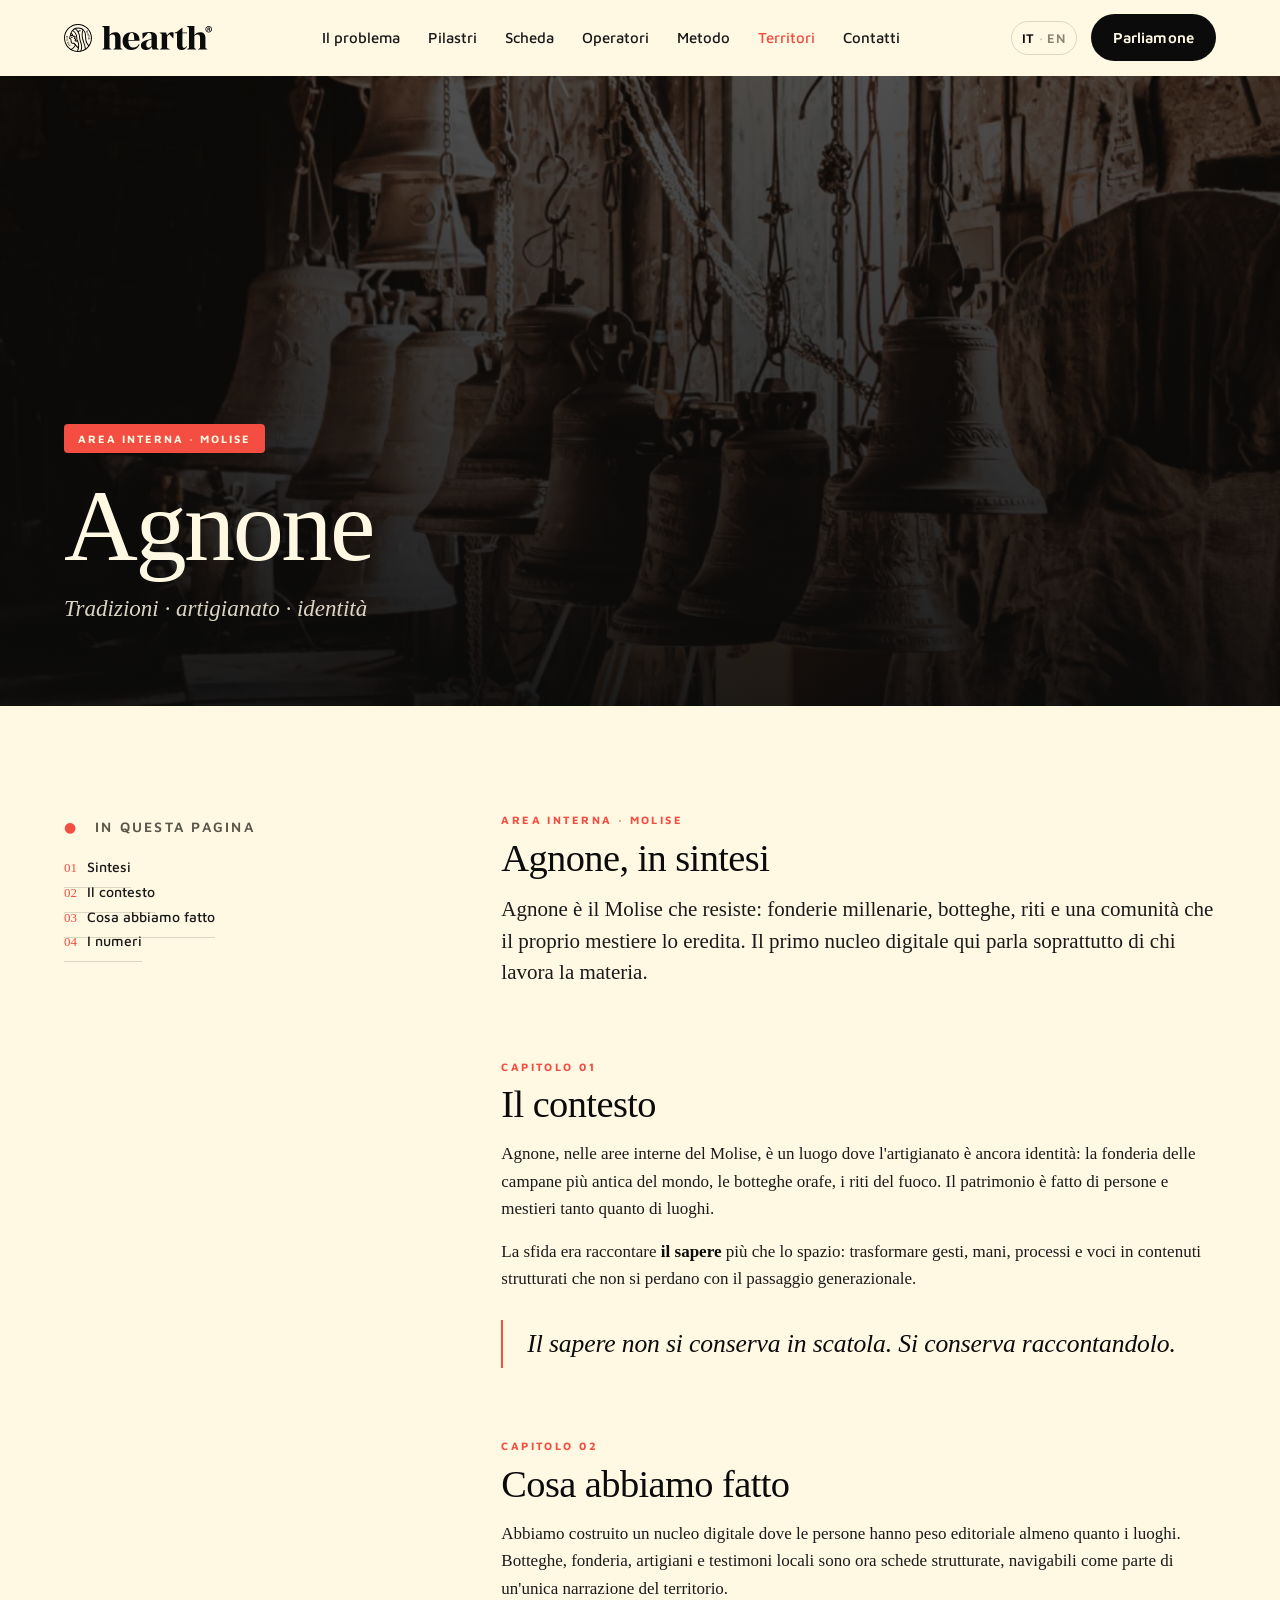
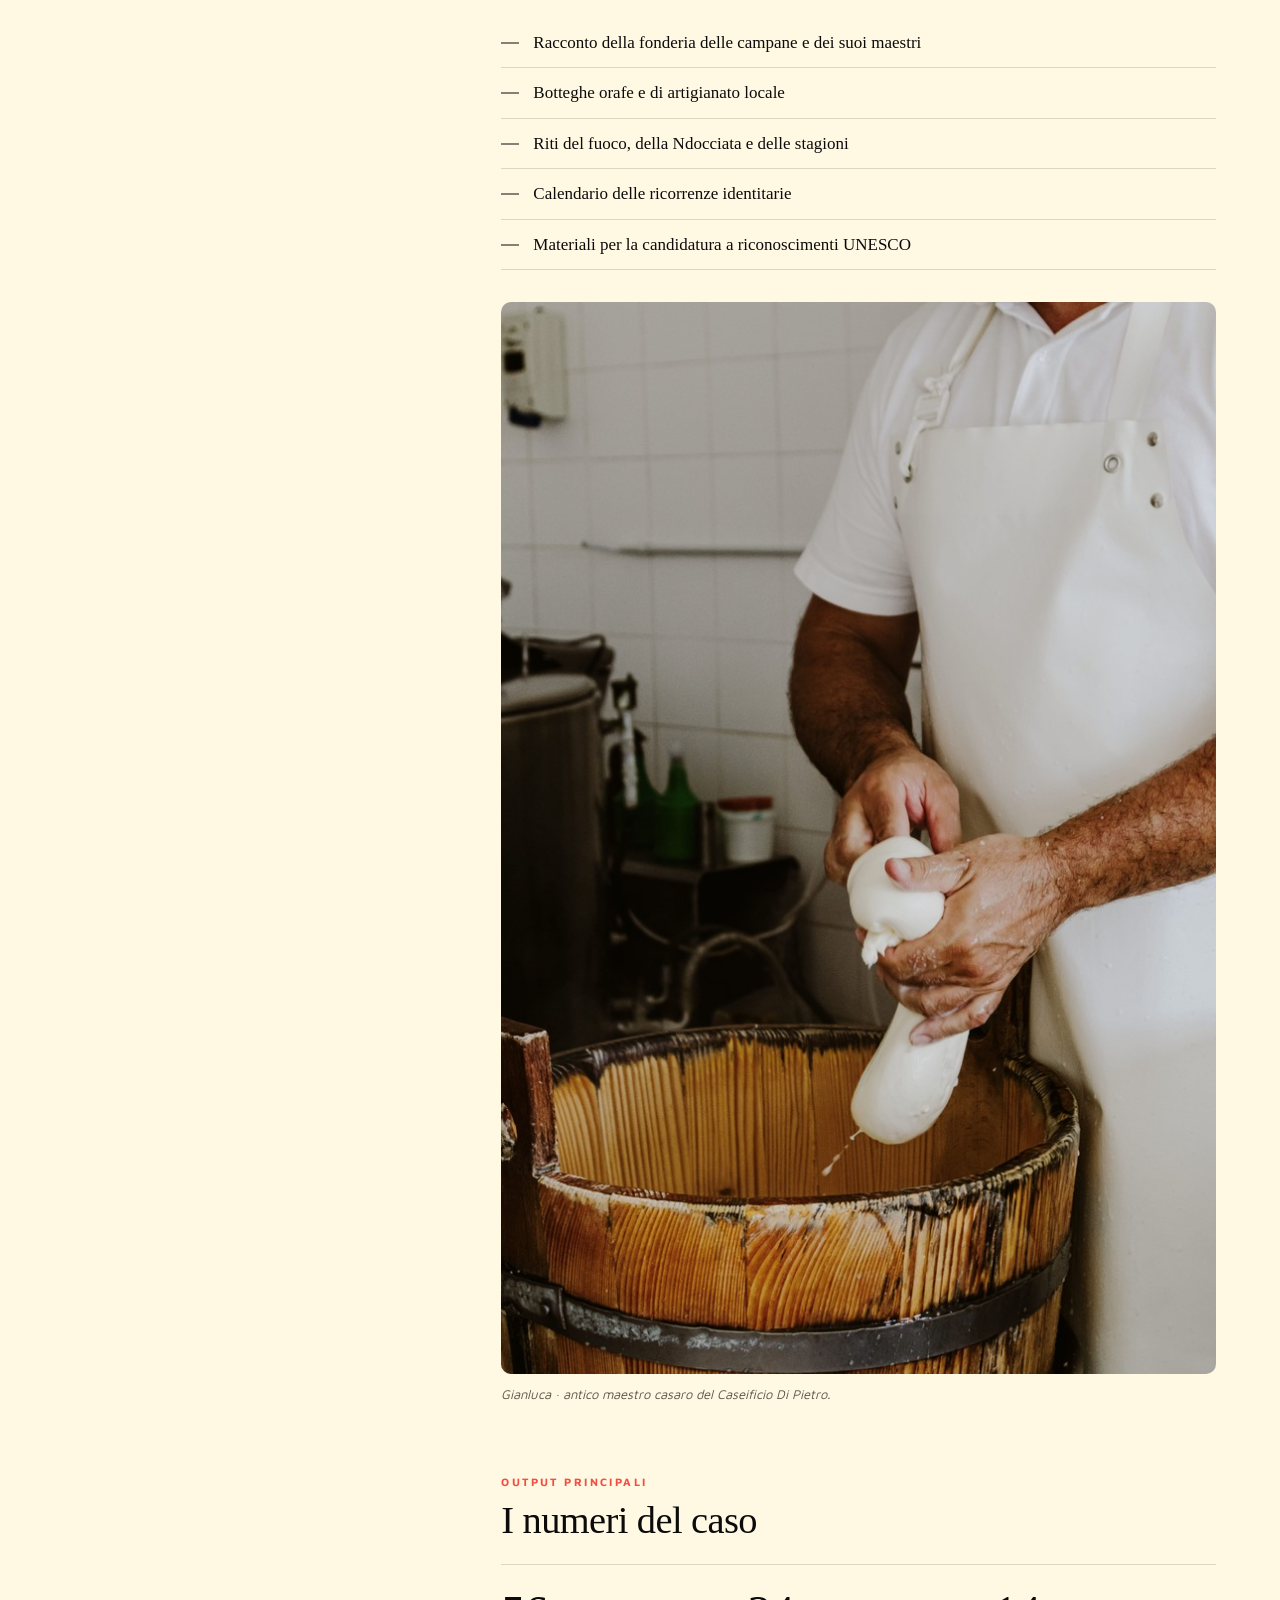
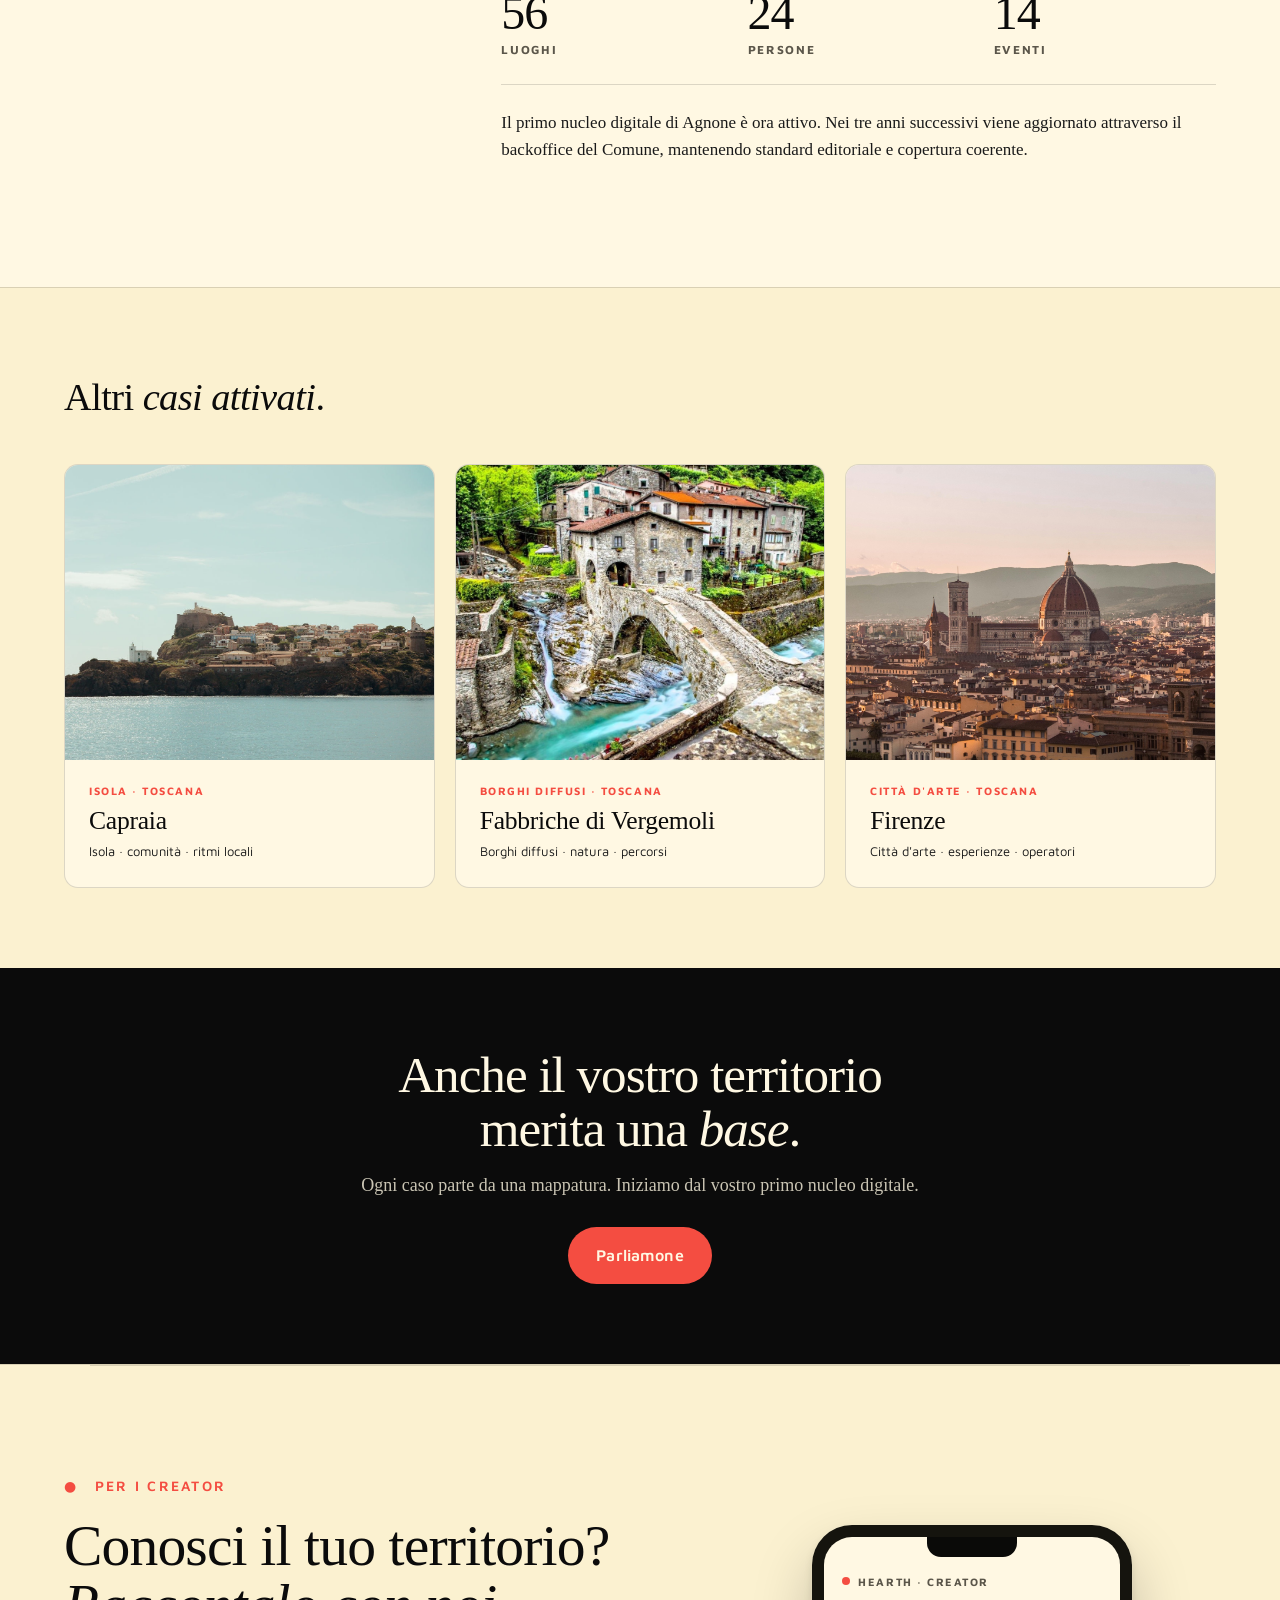
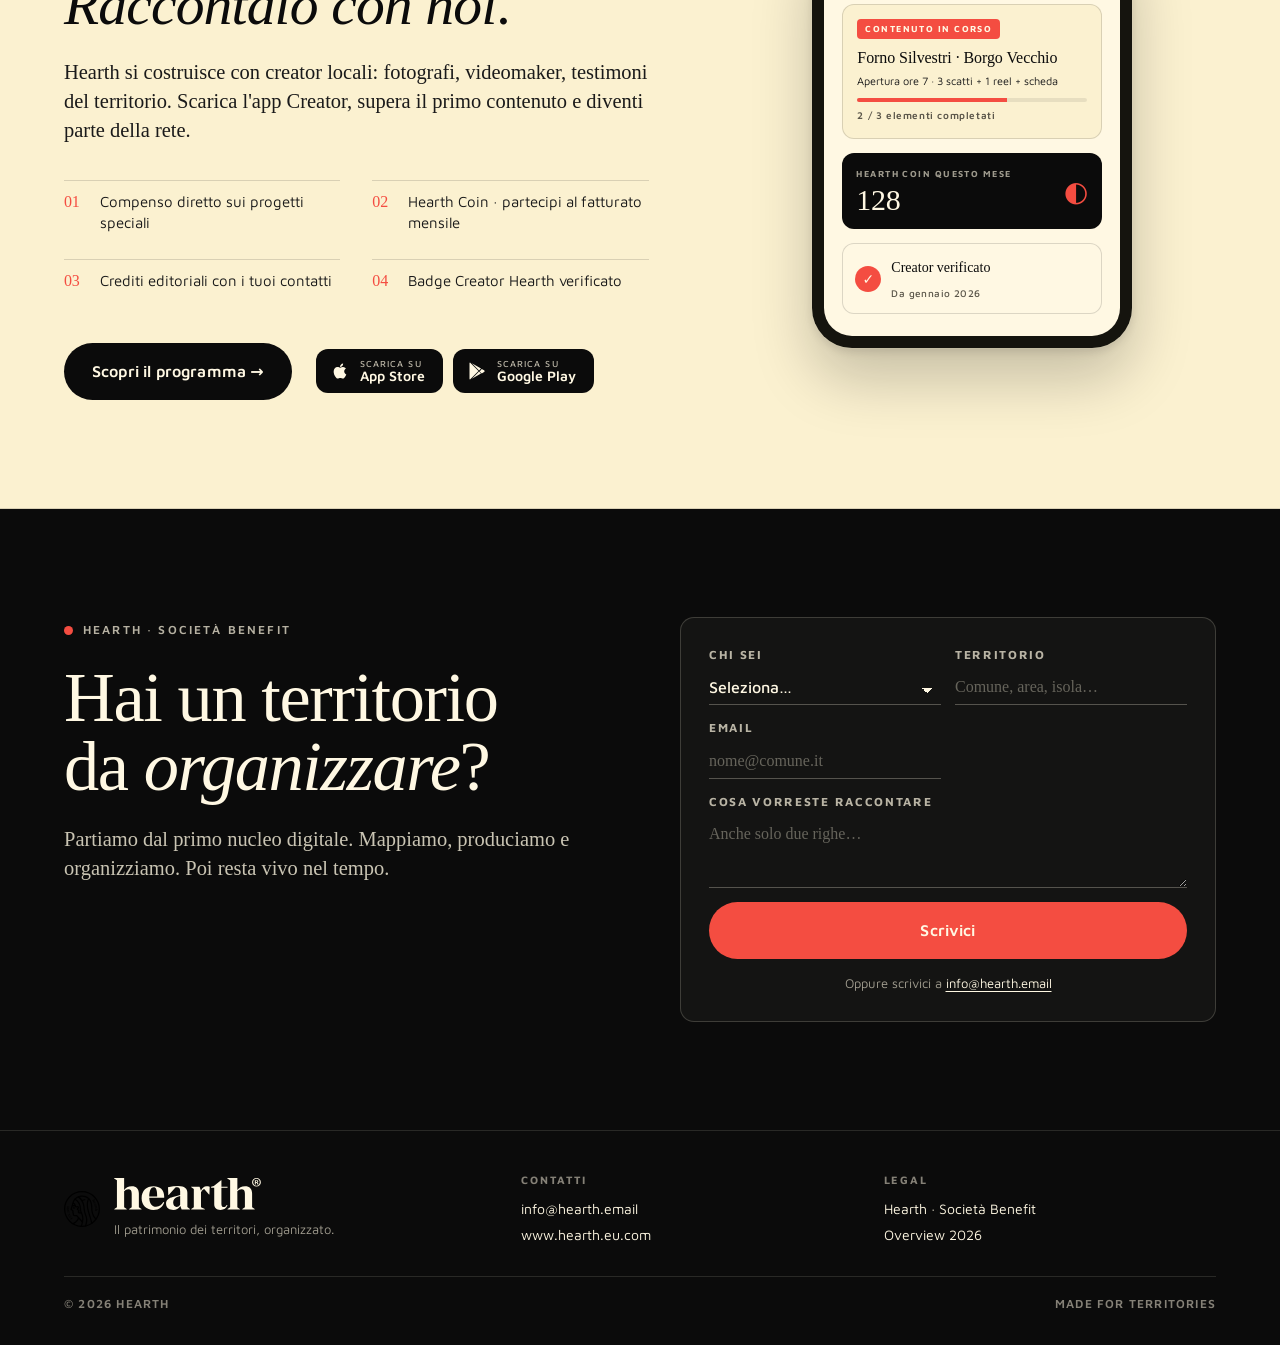
==== caso-agnone.html @ e649b998 "Add files via upload" ====
<!doctype html>
<html lang="it">
<head>
<meta charset="utf-8" />
<title>Agnone — Caso Hearth</title>
<meta name="viewport" content="width=device-width, initial-scale=1" />
<meta name="description" content="Hearth costruisce la base digitale di Agnone: l'area interna del Molise dove l'artigianato e le tradizioni — fonderie, botteghe, riti — sono il vero patrimonio." />
<meta name="theme-color" content="#0B0B0B" />
<meta property="og:type" content="article" />
<meta property="og:title" content="Agnone — Caso Hearth" />
<meta property="og:description" content="Hearth costruisce la base digitale di Agnone: l'area interna del Molise dove l'artigianato e le tradizioni — fonderie, botteghe, riti — sono il vero patrimonio." />
<meta property="og:image" content="assets/fonderia-campane.jpg" />
<link rel="icon" type="image/svg+xml" href="assets/hearth-icon-circle.svg" />
<link rel="preconnect" href="https://fonts.googleapis.com" />
<link rel="preconnect" href="https://fonts.gstatic.com" crossorigin />
<link href="https://fonts.googleapis.com/css2?family=Maven+Pro:wght@400;500;600;700;800&display=swap" rel="stylesheet" />
<link rel="stylesheet" href="landing.css" />
<link rel="stylesheet" href="pages.css" />
</head>
<body data-lang="it">

<a class="skip-link" href="#main">Salta al contenuto</a>

<header class="nav" id="nav">
  <a class="nav-brand" href="index.html"><img src="assets/hearth-icon-circle.svg" alt="" /><span class="nav-word-img" role="img" aria-label="Hearth"></span></a>
  <nav class="nav-links" id="navLinks" aria-label="Navigazione principale">
    <a href="index.html#problema">Il problema</a>
    <a href="index.html#pilastri">Pilastri</a>
    <a href="index.html#scheda">Scheda</a>
    <a href="index.html#operatori">Operatori</a>
    <a href="metodo.html">Metodo</a>
    <a href="index.html#territori" aria-current="page" style="color: var(--hearth-red);">Territori</a>
    <a href="index.html#contatti">Contatti</a>
  </nav>
  <div class="nav-actions">
    <button class="lang-toggle" id="langToggle" aria-label="Cambia lingua">
      <span class="lt-it">IT</span><span class="lt-sep">·</span><span class="lt-en">EN</span>
    </button>

    <a class="btn-primary" href="index.html#contatti">Parliamone</a>
    <button class="nav-burger" id="navBurger" aria-label="Apri menu" aria-expanded="false" aria-controls="navLinks">
      <span></span><span></span><span></span>
    </button>
  </div>
</header>

<section class="case-hero">
  <div class="case-hero-img" style="background-image:url('assets/fonderia-campane.jpg'); background-position: center;"></div>
  <div class="case-hero-tint"></div>
  <div class="case-hero-inner">
    <span class="case-tag">Area interna · Molise</span>
    <h1 class="case-name">Agnone</h1>
    <p class="case-type">Tradizioni · artigianato · identità</p>
  </div>
</section>

<main class="page-body" id="main">
  <div class="page-grid">
    <aside class="page-aside">
      <span class="eyebrow"><span class="red">●</span>&nbsp;&nbsp;In questa pagina</span>
      <ul class="toc">
        <li><a href="#intro"><span class="num">01</span>Sintesi</a></li>
        <li><a href="#contesto"><span class="num">02</span>Il contesto</a></li>
        <li><a href="#lavoro"><span class="num">03</span>Cosa abbiamo fatto</a></li>
        <li><a href="#numeri"><span class="num">04</span>I numeri</a></li>
      </ul>
    </aside>

    <article class="page-main">
      <section id="intro">
        <h2><span class="num">Area interna · Molise</span>Agnone, in sintesi</h2>
        <p style="font-size: 21px; line-height: 1.5; font-weight: 300;">Agnone è il Molise che resiste: fonderie millenarie, botteghe, riti e una comunità che il proprio mestiere lo eredita. Il primo nucleo digitale qui parla soprattutto di chi lavora la materia.</p>
      </section>

      <section id="contesto">
        <h2><span class="num">Capitolo 01</span>Il contesto</h2>
        <p>Agnone, nelle aree interne del Molise, è un luogo dove l'artigianato è ancora identità: la fonderia delle campane più antica del mondo, le botteghe orafe, i riti del fuoco. Il patrimonio è fatto di persone e mestieri tanto quanto di luoghi.</p>
        <p>La sfida era raccontare <strong>il sapere</strong> più che lo spazio: trasformare gesti, mani, processi e voci in contenuti strutturati che non si perdano con il passaggio generazionale.</p>
        <blockquote>Il sapere non si conserva in scatola. Si conserva raccontandolo.</blockquote>
      </section>

      <section id="lavoro">
        <h2><span class="num">Capitolo 02</span>Cosa abbiamo fatto</h2>
        <p>Abbiamo costruito un nucleo digitale dove le persone hanno peso editoriale almeno quanto i luoghi. Botteghe, fonderia, artigiani e testimoni locali sono ora schede strutturate, navigabili come parte di un'unica narrazione del territorio.</p>
        <ul>
        <li>Racconto della fonderia delle campane e dei suoi maestri</li>
        <li>Botteghe orafe e di artigianato locale</li>
        <li>Riti del fuoco, della Ndocciata e delle stagioni</li>
        <li>Calendario delle ricorrenze identitarie</li>
        <li>Materiali per la candidatura a riconoscimenti UNESCO</li>
        </ul>
        <figure>
          <img src="assets/gianluca-casaro-agnone.jpg" alt="Agnone — Gianluca, antico maestro casaro del Caseificio Di Pietro, lavora la mozzarella a mano." loading="lazy" />
          <figcaption>Gianluca · antico maestro casaro del Caseificio Di Pietro.</figcaption>
        </figure>
      </section>

      <section id="numeri">
        <h2><span class="num">Output principali</span>I numeri del caso</h2>
        <div class="stat-row">
        <div class="stat"><span class="k">56</span><span class="v">luoghi</span></div>
        <div class="stat"><span class="k">24</span><span class="v">persone</span></div>
        <div class="stat"><span class="k">14</span><span class="v">eventi</span></div>
        </div>
        <p>Il primo nucleo digitale di Agnone è ora attivo. Nei tre anni successivi viene aggiornato attraverso il backoffice del Comune, mantenendo standard editoriale e copertura coerente.</p>
      </section>
    </article>
  </div>
</main>

<section class="other-cases">
  <h3>Altri <span class="it">casi attivati</span>.</h3>
  <div class="other-grid">
      <a class="other-card" href="caso-capraia.html">
        <div class="oc-img" style="background-image:url('assets/borgo-drone.jpg'); background-position: center 35%;"></div>
        <div class="oc-body">
          <span class="oc-tag">Isola · Toscana</span>
          <h4 class="oc-name">Capraia</h4>
          <p class="oc-type">Isola · comunità · ritmi locali</p>
        </div>
      </a>
      <a class="other-card" href="caso-vergemoli.html">
        <div class="oc-img" style="background-image:url('assets/vergemoli-ponte.jpg'); background-position: center 35%;"></div>
        <div class="oc-body">
          <span class="oc-tag">Borghi diffusi · Toscana</span>
          <h4 class="oc-name">Fabbriche di Vergemoli</h4>
          <p class="oc-type">Borghi diffusi · natura · percorsi</p>
        </div>
      </a>
      <a class="other-card" href="caso-firenze.html">
        <div class="oc-img" style="background-image:url('assets/firenze-duomo.jpg'); background-position: center 35%;"></div>
        <div class="oc-body">
          <span class="oc-tag">Città d'arte · Toscana</span>
          <h4 class="oc-name">Firenze</h4>
          <p class="oc-type">Città d'arte · esperienze · operatori</p>
        </div>
      </a>
  </div>
</section>

<section class="page-cta">
  <h3>Anche il vostro territorio<br/>merita una <span class="it">base</span>.</h3>
  <p>Ogni caso parte da una mappatura. Iniziamo dal vostro primo nucleo digitale.</p>
  <a class="btn-primary lg" href="index.html#contatti">Parliamone</a>
</section>

<!-- ============= CREATOR — GANCIO ============= -->
<section class="creator-gancio" id="creator">
  <div class="cg-inner">
    <div class="cg-left">
      <span class="eyebrow" style="color: var(--hearth-red); margin-bottom: 20px;"><span class="red">●</span>&nbsp;&nbsp;<span>Per i creator</span></span>
      <h2 class="cg-title">
        <span>Conosci il tuo territorio?</span><br/>
        <span class="it">Raccontalo con noi</span><span>.</span>
      </h2>
      <p class="cg-lead">
        Hearth si costruisce con creator locali: fotografi, videomaker, testimoni del territorio. Scarica l'app Creator, supera il primo contenuto e diventi parte della rete.
      </p>
      <div class="cg-benefits">
        <div class="cg-b"><span class="cg-b-n">01</span><span>Compenso diretto sui progetti speciali</span></div>
        <div class="cg-b"><span class="cg-b-n">02</span><span>Hearth Coin · partecipi al fatturato mensile</span></div>
        <div class="cg-b"><span class="cg-b-n">03</span><span>Crediti editoriali con i tuoi contatti</span></div>
        <div class="cg-b"><span class="cg-b-n">04</span><span>Badge Creator Hearth verificato</span></div>
      </div>
      <div class="cg-cta">
        <a class="btn-primary lg" href="creator.html">Scopri il programma →</a>
        <div class="cg-stores">
          <a class="cg-store" href="#" aria-label="Scarica su App Store">
            <svg viewBox="0 0 24 24" aria-hidden="true" width="20" height="20"><path fill="currentColor" d="M17.05 20.28c-.98.95-2.05.8-3.08.35c-1.09-.46-2.09-.48-3.24 0c-1.44.62-2.2.44-3.06-.35C2.79 15.25 3.51 7.59 9.05 7.31c1.35.07 2.29.74 3.08.8c1.18-.24 2.31-.93 3.57-.84c1.51.12 2.65.72 3.4 1.8c-3.12 1.87-2.38 5.98.48 7.13c-.57 1.5-1.31 2.99-2.54 4.08zM12.03 7.25c-.15-2.23 1.66-4.07 3.74-4.25c.29 2.58-2.34 4.5-3.74 4.25z"></path></svg>
            <span><small>Scarica su</small><strong>App Store</strong></span>
          </a>
          <a class="cg-store" href="#" aria-label="Scarica su Google Play">
            <svg viewBox="0 0 24 24" aria-hidden="true" width="20" height="20"><path fill="currentColor" d="M3.609 1.814L13.792 12L3.61 22.186a.997.997 0 0 1-.61-.92V2.734c0-.36.221-.69.609-.92zm10.89 10.893l2.302 2.302l-10.937 6.32l8.635-8.622zm3.199-3.198l2.807 1.623c.842.488.842 1.717 0 2.205l-2.808 1.622l-2.491-2.491l2.492-2.959zM5.864 2.658L16.802 8.98l-2.303 2.303-8.635-8.625z"></path></svg>
            <span><small>Scarica su</small><strong>Google Play</strong></span>
          </a>
        </div>
      </div>
    </div>
    <div class="cg-right" aria-hidden="true">
      <div class="cg-phone">
        <div class="cg-phone-notch"></div>
        <div class="cg-phone-screen">
          <div class="cg-app-bar">
            <span class="cg-dot"></span>
            <span>Hearth · Creator</span>
          </div>
          <div class="cg-task">
            <span class="cg-tag">Contenuto in corso</span>
            <h4>Forno Silvestri · Borgo Vecchio</h4>
            <p>Apertura ore 7 · 3 scatti + 1 reel + scheda</p>
            <div class="cg-progress"><span style="width:65%"></span></div>
            <span class="cg-progress-lab"><span>2 / 3 elementi completati</span></span>
          </div>
          <div class="cg-coins">
            <div>
              <span class="cg-coins-lab">Hearth Coin questo mese</span>
              <span class="cg-coins-n">128</span>
            </div>
            <div class="cg-coins-icon" aria-hidden="true">◐</div>
          </div>
          <div class="cg-badge">
            <span class="cg-badge-mark">✓</span>
            <span><strong>Creator verificato</strong><br/><small>Da gennaio 2026</small></span>
          </div>
        </div>
      </div>
    </div>
  </div>
</section>

<!-- ============= CTA / CONTATTI ============= -->
<section class="section contatti" id="contatti">
  <div class="contatti-grid">
    <div class="contatti-left">
      <div class="hero-mark">
        <span class="dot red"></span>
        <span>Hearth · Società Benefit</span>
      </div>
      <h2 class="closing-title">
        <span>Hai un territorio da</span> <span class="it">organizzare</span><span>?</span>
      </h2>
      <p class="lead">
        Partiamo dal primo nucleo digitale. Mappiamo, produciamo e organizziamo. Poi resta vivo nel tempo.
      </p>
    </div>
    <form class="contatti-form" data-formspree-endpoint="https://formspree.io/f/mqenopjw">
      <label>
        <span>Chi sei</span>
        <select name="role" required>
          <option value="">Seleziona…</option>
          <option value="comune">Comune / ente pubblico</option>
          <option value="operatore">Operatore / partner locale</option>
          <option value="proloco">Pro Loco / associazione</option>
          <option value="altro">Altro</option>
        </select>
      </label>
      <label>
        <span>Territorio</span>
        <input type="text" name="territory" required placeholder="Comune, area, isola…" />
      </label>
      <label>
        <span>Email</span>
        <input type="email" name="email" required placeholder="nome@comune.it" />
      </label>
      <label class="full">
        <span>Cosa vorreste raccontare</span>
        <textarea name="message" rows="3" placeholder="Anche solo due righe…"></textarea>
      </label>
      <button type="submit" class="btn-primary lg full">Scrivici</button>
      <p class="form-note">
        <span>Oppure scrivici a</span> <a href="mailto:info@hearth.email">info@hearth.email</a>
      </p>
    </form>
  </div>
</section>

<!-- ============= FOOTER ============= -->
<footer class="footer">
  <div class="foot-grid">
    <div class="foot-brand">
      <img src="assets/hearth-icon-circle.svg" alt="" />
      <div>
        <div class="foot-word-img" role="img" aria-label="Hearth"></div>
        <div class="foot-sub">Il patrimonio dei territori, organizzato.</div>
      </div>
    </div>
    <div class="foot-cols">
      <div>
        <div class="foot-h">Contatti</div>
        <a href="mailto:info@hearth.email">info@hearth.email</a>
        <a href="https://www.hearth.eu.com" target="_blank" rel="noopener">www.hearth.eu.com</a>
      </div>
      <div>
        <div class="foot-h">Legal</div>
        <span>Hearth · Società Benefit</span>
        <span>Overview 2026</span>
      </div>
    </div>
  </div>
  <div class="foot-bottom">
    <span>© 2026 Hearth</span>
    <span>Made for territories</span>
  </div>
</footer>

<script>
  const nav = document.getElementById('nav');
  window.addEventListener('scroll', () => nav.classList.toggle('scrolled', window.scrollY > 12), { passive: true });
  const burger = document.getElementById('navBurger');
  const navLinks = document.getElementById('navLinks');
  if (burger && navLinks) {
    burger.addEventListener('click', () => {
      const open = document.body.classList.toggle('menu-open');
      burger.setAttribute('aria-expanded', open ? 'true' : 'false');
    });
    navLinks.querySelectorAll('a').forEach(a => a.addEventListener('click', () => {
      document.body.classList.remove('menu-open');
      burger.setAttribute('aria-expanded', 'false');
    }));
  }
</script>
<script src="i18n-pages.js"></script>
</body>
</html>
---- landing.css ----
/* ============================================================
   HEARTH — Landing
   Editorial base + dynamic moments. Cream/Albra/Hearth-red palette
   inherited from the deck. Responsive parity (mobile + desktop).
   ============================================================ */

/* ---------- Fonts (Albra, copied from /fonts) ---------- */
@font-face { font-family: "Albra Display"; src: url("../fonts/Albra-Display-Light.otf") format("opentype"); font-weight: 300; font-style: normal; font-display: swap; }
@font-face { font-family: "Albra Display"; src: url("../fonts/Albra-Display-Regular.otf") format("opentype"); font-weight: 400; font-style: normal; font-display: swap; }
@font-face { font-family: "Albra Display"; src: url("../fonts/Albra-Display-Medium.otf") format("opentype"); font-weight: 500; font-style: normal; font-display: swap; }
@font-face { font-family: "Albra Display"; src: url("../fonts/Albra-Display-Semi.otf") format("opentype"); font-weight: 600; font-style: normal; font-display: swap; }
@font-face { font-family: "Albra Display"; src: url("../fonts/Albra-Display-Bold.otf") format("opentype"); font-weight: 700; font-style: normal; font-display: swap; }
@font-face { font-family: "Albra"; src: url("../fonts/Albra-Regular.otf") format("opentype"); font-weight: 400; font-style: normal; font-display: swap; }
@font-face { font-family: "Albra"; src: url("../fonts/Albra-Light.otf") format("opentype"); font-weight: 300; font-style: normal; font-display: swap; }
@font-face { font-family: "Albra"; src: url("../fonts/Albra-Light-Italic.ttf") format("truetype"); font-weight: 300; font-style: italic; font-display: swap; }

:root {
  --cream:#FFF8E3; --cream-2:#FBF1D0; --paper:#EFE2BE;
  --ink:#0B0B0B; --ink-2:#1A1A1A;
  --hearth-red:#F44D41; --electric-blue:#0D4CF2;
  --stone:#8C8473; --stone-2:#5B564A;
  --hairline: rgba(11,11,11,.14);
  --hairline-strong: rgba(11,11,11,.28);
  --font-serif: "Albra Display", Georgia, serif;
  --font-text:  "Albra", "Albra Display", Georgia, serif;
  --font-sans:  "Maven Pro", "Inter", system-ui, sans-serif;

  --pad: clamp(20px, 5vw, 80px);
  --section-py: clamp(80px, 12vh, 180px);
  --radius: 14px;

  --t-display: clamp(48px, 8vw, 128px);
  --t-h1:      clamp(40px, 6vw, 92px);
  --t-h2:      clamp(34px, 4.5vw, 72px);
  --t-h3:      clamp(22px, 2vw, 32px);
  --t-lead:    clamp(18px, 1.6vw, 26px);
  --t-body:    clamp(16px, 1.1vw, 18px);
  --t-small:   14px;
  --t-eyebrow: 14px;
}

/* ---------- Base ---------- */
* { box-sizing: border-box; }
html, body { margin: 0; padding: 0; }
html { scroll-behavior: smooth; }
body {
  background: var(--cream);
  color: var(--ink);
  font-family: var(--font-sans);
  font-size: var(--t-body);
  line-height: 1.55;
  -webkit-font-smoothing: antialiased;
  text-rendering: optimizeLegibility;
  overflow-x: hidden;
}

img { max-width: 100%; display: block; }
a { color: inherit; text-decoration: none; }
button { font: inherit; cursor: pointer; border: 0; background: none; color: inherit; }
.it { font-family: var(--font-serif); font-style: italic; font-weight: 400; }
.red { color: var(--hearth-red); }

/* ---------- Reusable type ---------- */
.eyebrow {
  display: inline-flex; align-items: center;
  font-family: var(--font-sans);
  font-size: var(--t-eyebrow);
  font-weight: 600;
  letter-spacing: 0.16em;
  text-transform: uppercase;
  color: var(--stone-2);
  margin-bottom: 24px;
}
.eyebrow .red { color: var(--hearth-red); margin-right: 4px; }

.h-display {
  font-family: var(--font-serif);
  font-weight: 400;
  font-size: var(--t-h1);
  line-height: 1.02;
  letter-spacing: -0.015em;
  margin: 0;
  text-wrap: balance;
}
.h-display.sm { font-size: var(--t-h2); }

.lead {
  font-family: var(--font-text);
  font-size: var(--t-lead);
  line-height: 1.4;
  font-weight: 300;
  max-width: 32em;
  margin: 24px 0 0;
  text-wrap: pretty;
}
.lead strong { font-weight: 600; color: var(--ink); }

/* Section frame */
.section {
  padding: var(--section-py) var(--pad);
  position: relative;
}
.band { max-width: 1280px; margin: 0 auto; }

/* ---------- Buttons ---------- */
.btn-primary, .btn-ghost {
  display: inline-flex; align-items: center; justify-content: center;
  padding: 12px 22px;
  border-radius: 999px;
  font-family: var(--font-sans);
  font-weight: 600;
  font-size: 15px;
  letter-spacing: 0.01em;
  transition: transform .18s ease, background .2s ease, color .2s ease, border-color .2s ease;
  white-space: nowrap;
}
.btn-primary {
  background: var(--ink); color: var(--cream);
}
.btn-primary:hover { transform: translateY(-1px); background: var(--hearth-red); }
.btn-ghost {
  border: 1px solid var(--hairline-strong); color: var(--ink);
}
.btn-ghost:hover { border-color: var(--ink); background: var(--ink); color: var(--cream); }
.btn-primary.lg, .btn-ghost.lg { padding: 16px 28px; font-size: 16px; }
.btn-primary.full, .btn-ghost.full { width: 100%; }

/* ---------- NAV ---------- */
.nav {
  position: sticky; top: 0; z-index: 50;
  display: flex; align-items: center; justify-content: space-between;
  gap: 24px;
  padding: 14px var(--pad);
  background: rgba(255, 248, 227, 0.78);
  backdrop-filter: blur(14px) saturate(120%);
  -webkit-backdrop-filter: blur(14px) saturate(120%);
  border-bottom: 1px solid transparent;
  transition: border-color .25s ease, background .25s ease;
}
.nav.scrolled {
  border-color: var(--hairline);
}
.nav-brand {
  display: inline-flex; align-items: center; gap: 10px;
}
.nav-brand img { width: 28px; height: 28px; }
.nav-word {
  font-family: var(--font-serif);
  font-size: 24px;
  font-weight: 500;
  letter-spacing: -0.02em;
}
.nav-word-img {
  display: inline-block;
  width: 110px; height: 24px;
  background-color: var(--ink);
  -webkit-mask: url("assets/hearth-wordmark.svg") left center / contain no-repeat;
          mask: url("assets/hearth-wordmark.svg") left center / contain no-repeat;
}
.nav-links {
  display: flex; gap: 28px;
  font-size: 15px; font-weight: 500;
}
.nav-links a {
  position: relative;
  padding: 4px 0;
  color: var(--ink-2);
  transition: color .15s ease;
}
.nav-links a::after {
  content: ""; position: absolute; left: 0; right: 0; bottom: -2px;
  height: 1px; background: var(--ink); transform: scaleX(0); transform-origin: left;
  transition: transform .25s ease;
}
.nav-links a:hover { color: var(--hearth-red); }
.nav-links a:hover::after { transform: scaleX(1); background: var(--hearth-red); }

/* Active state — driven by scroll-spy in landing.js */
.nav-links a.active {
  color: var(--hearth-red);
}
.nav-links a.active::after {
  transform: scaleX(1);
  background: var(--hearth-red);
}
.nav-actions { display: flex; align-items: center; gap: 14px; }
.lang-toggle {
  display: inline-flex; gap: 4px;
  font-size: 13px; font-weight: 600;
  letter-spacing: 0.04em;
  color: var(--stone-2);
  padding: 6px 10px;
  border-radius: 999px;
  border: 1px solid var(--hairline);
  transition: border-color .2s ease;
}
.lang-toggle:hover { border-color: var(--ink); }
.lang-toggle .lt-sep { color: var(--hairline-strong); }
[data-lang="it"] .lt-it { color: var(--ink); }
[data-lang="en"] .lt-en { color: var(--ink); }
[data-lang="it"] .lt-en { color: var(--stone); }
[data-lang="en"] .lt-it { color: var(--stone); }

/* ============================================================
   HERO
   ============================================================ */
.hero {
  position: relative;
  min-height: 100vh;
  padding: 120px var(--pad) 100px;
  display: flex; align-items: center;
  overflow: hidden;
  background:
    radial-gradient(circle at 20% 30%, rgba(244,77,65,.06), transparent 50%),
    radial-gradient(circle at 80% 70%, rgba(13,76,242,.05), transparent 55%),
    var(--cream);
}
.hero-grain {
  position: absolute; inset: 0;
  background-image: url("data:image/svg+xml;utf8,<svg xmlns='http://www.w3.org/2000/svg' viewBox='0 0 200 200'><filter id='n'><feTurbulence type='fractalNoise' baseFrequency='0.9' numOctaves='2' stitchTiles='stitch'/><feColorMatrix values='0 0 0 0 0  0 0 0 0 0  0 0 0 0 0  0 0 0 0.05 0'/></filter><rect width='100%' height='100%' filter='url(%23n)'/></svg>");
  opacity: .6;
  pointer-events: none;
}
.hero-inner {
  position: relative; z-index: 2;
  max-width: 1280px; margin: 0 auto; width: 100%;
}
.hero-mark {
  display: inline-flex; align-items: center; gap: 10px;
  font-size: 12px; letter-spacing: 0.18em; text-transform: uppercase;
  color: var(--stone-2); font-weight: 600;
  margin-bottom: 36px;
}
.hero-mark .dot {
  width: 9px; height: 9px; border-radius: 50%;
  background: var(--hearth-red);
  animation: pulse 2.6s ease-in-out infinite;
}
.hero-mark .dot.red { background: var(--hearth-red); }
@keyframes pulse {
  0%, 100% { opacity: 1; transform: scale(1); }
  50% { opacity: .5; transform: scale(.8); }
}

.hero-title {
  font-family: var(--font-serif);
  font-weight: 400;
  font-size: var(--t-display);
  line-height: 0.96;
  letter-spacing: -0.025em;
  margin: 0 0 32px;
  text-wrap: balance;
}
.hero-title .it { font-weight: 400; }
.hero-lead {
  font-family: var(--font-text);
  font-size: var(--t-lead);
  font-weight: 300;
  line-height: 1.4;
  max-width: 32em;
  margin: 0 0 36px;
  color: var(--ink-2);
}
.hero-cta {
  display: flex; gap: 12px; flex-wrap: wrap;
  margin-bottom: 28px;
}
.hero-meta {
  display: inline-flex; align-items: center; gap: 12px;
  font-size: 13px; letter-spacing: 0.12em; text-transform: uppercase;
  color: var(--stone-2); font-weight: 500;
}
.hero-meta .sep { color: var(--hairline-strong); }

/* Scraps — decorative, parallax-driven via JS */
.hero-scraps {
  position: absolute; inset: 0; z-index: 1;
  pointer-events: none;
}
.hero-scraps .scrap {
  position: absolute;
  border-radius: 12px;
  box-shadow: 0 12px 40px rgba(11,11,11,.16), 0 2px 6px rgba(11,11,11,.08);
  transition: transform .2s linear;
}
.hero-scraps .scrap.photo {
  background-size: cover; background-position: center;
}
.hero-scraps .scrap.note {
  padding: 14px 16px;
  background: var(--cream-2);
  border: 1px solid var(--hairline);
  font-size: 13px; line-height: 1.35;
  font-family: var(--font-sans);
  color: var(--ink-2);
}
.hero-scraps .scrap.note .lab {
  display: block;
  font-size: 10px; letter-spacing: 0.14em; text-transform: uppercase;
  color: var(--stone); font-weight: 700;
  margin-bottom: 4px;
}
.hero-scraps .scrap.note.red { background: var(--hearth-red); color: var(--cream); border-color: transparent; }
.hero-scraps .scrap.note.red .lab { color: var(--cream); opacity: .7; }
.hero-scraps .scrap.note.blue { background: var(--electric-blue); color: var(--cream); border-color: transparent; }
.hero-scraps .scrap.note.blue .lab { color: var(--cream); opacity: .7; }

.hero-scraps .s1 { top: 8%; right: 4%; width: clamp(120px, 14vw, 220px); aspect-ratio: 4/5; transform: rotate(4deg); }
.hero-scraps .s2 { top: 38%; right: -3%; width: clamp(140px, 16vw, 260px); aspect-ratio: 3/2; transform: rotate(-3deg); }
.hero-scraps .s3 { bottom: 6%; right: 10%; width: clamp(120px, 14vw, 200px); aspect-ratio: 1/1; transform: rotate(2deg); }
.hero-scraps .s4 { top: 14%; right: 24%; width: 180px; transform: rotate(-5deg); }
.hero-scraps .s5 { bottom: 22%; right: 32%; width: 170px; transform: rotate(3deg); }
.hero-scraps .s6 { top: 56%; right: 28%; width: 180px; transform: rotate(-2deg); }
.hero-scraps .s7 { bottom: 8%; right: 36%; width: 160px; transform: rotate(4deg); }

@media (max-width: 1024px) {
  .hero-scraps .s4, .hero-scraps .s5, .hero-scraps .s6, .hero-scraps .s7 { display: none; }
  .hero-scraps .s1, .hero-scraps .s2, .hero-scraps .s3 { opacity: .4; }
}

.hero-scroll {
  position: absolute; bottom: 28px; left: 50%; transform: translateX(-50%);
  width: 22px; height: 36px;
  border: 1px solid var(--hairline-strong); border-radius: 12px;
  display: flex; justify-content: center; padding-top: 6px;
  z-index: 2;
}
.hero-scroll span {
  width: 3px; height: 8px; border-radius: 2px; background: var(--ink);
  animation: scrollbob 1.6s ease-in-out infinite;
}
@keyframes scrollbob {
  0%, 100% { transform: translateY(0); opacity: 1; }
  50% { transform: translateY(8px); opacity: .3; }
}

/* ============================================================
   PROBLEMA — pinned scrub: chaos → order
   ============================================================ */
.problema { background: var(--cream); }
.problema .h-display { font-size: var(--t-h2); }

.scrub-stage {
  margin-top: 80px;
  height: 300vh; /* scroll length */
  position: relative;
}
.scrub-track {
  position: sticky; top: 8vh;
  height: 84vh;
  display: flex; align-items: center; justify-content: center;
}
.scrub-frame {
  position: relative;
  width: min(1100px, 92vw);
  aspect-ratio: 16/10;
  border-radius: var(--radius);
  background: var(--cream-2);
  border: 1px solid var(--hairline);
  overflow: hidden;
}
.chaos-grid {
  position: absolute; inset: 0;
}
.chaos-grid .item {
  position: absolute;
  border-radius: 10px;
  box-shadow: 0 10px 28px rgba(11,11,11,.12);
  background-size: cover; background-position: center;
  background-color: var(--cream);
  border: 1px solid var(--hairline);
  display: flex; align-items: flex-end;
  padding: 10px;
  font-size: 11px; letter-spacing: 0.1em; text-transform: uppercase;
  color: var(--ink); font-weight: 700;
  transition: none;
  will-change: transform, opacity;
}
.chaos-grid .item .lab {
  background: var(--cream); padding: 4px 8px; border-radius: 6px;
  border: 1px solid var(--hairline);
}
.chaos-grid .item.note .lab { background: var(--cream-2); }
.chaos-grid .item.red { background: var(--hearth-red); color: var(--cream); border-color: transparent; }
.chaos-grid .item.red .lab { background: rgba(255,248,227,.18); color: var(--cream); border-color: transparent; }
.chaos-grid .item.blue { background: var(--electric-blue); color: var(--cream); border-color: transparent; }
.chaos-grid .item.blue .lab { background: rgba(255,248,227,.18); color: var(--cream); border-color: transparent; }
.chaos-grid .item.ink { background: var(--ink); color: var(--cream); border-color: transparent; }
.chaos-grid .item.ink .lab { background: rgba(255,248,227,.12); color: var(--cream); border-color: transparent; }

.scrub-caption {
  position: absolute; bottom: 24px; left: 50%; transform: translateX(-50%);
  display: inline-flex; align-items: center; gap: 18px;
  font-family: var(--font-sans);
  font-size: 12px; letter-spacing: 0.22em; text-transform: uppercase;
  color: var(--stone-2); font-weight: 700;
  background: rgba(255, 248, 227, 0.86);
  backdrop-filter: blur(6px);
  border: 1px solid var(--hairline);
  border-radius: 999px;
  padding: 10px 18px;
}
.scrub-caption .cap-from { transition: color .3s ease; }
.scrub-caption .cap-to { color: var(--hearth-red); transition: color .3s ease; }
.scrub-caption .cap-arrow {
  width: 28px; height: 1px; background: var(--ink);
  position: relative;
}
.scrub-caption .cap-arrow::after {
  content: ""; position: absolute; right: 0; top: -3px;
  width: 7px; height: 7px;
  border-top: 1px solid var(--ink); border-right: 1px solid var(--ink);
  transform: rotate(45deg);
}

/* ============================================================
   PILASTRI
   ============================================================ */
.pilastri { background: var(--cream-2); }
.pillar-grid {
  display: grid;
  grid-template-columns: repeat(4, 1fr);
  gap: 20px;
  margin-top: 64px;
  max-width: 1280px; margin-left: auto; margin-right: auto;
}
.pillar {
  background: var(--cream);
  border-radius: var(--radius);
  overflow: hidden;
  border: 1px solid var(--hairline);
  display: flex; flex-direction: column;
  transition: transform .3s ease, box-shadow .3s ease;
}
.pillar:hover { transform: translateY(-4px); box-shadow: 0 20px 40px rgba(11,11,11,.08); }
.pillar-img {
  aspect-ratio: 4/3;
  background-size: cover; background-position: center;
}
.pillar-body { padding: 24px 22px 28px; }
.pillar-num {
  display: inline-block;
  font-size: 12px; letter-spacing: 0.18em; color: var(--stone);
  font-weight: 700; margin-bottom: 10px;
}
.pillar-ttl {
  font-family: var(--font-serif);
  font-weight: 500;
  font-size: var(--t-h3);
  margin: 0 0 10px;
  letter-spacing: -0.01em;
}
.pillar p {
  font-size: 15px; line-height: 1.5;
  color: var(--ink-2);
  margin: 0;
}
.pillar.red .pillar-num { color: var(--hearth-red); }
.pillar.ink .pillar-num { color: var(--ink); }
.pillar.blue .pillar-num { color: var(--electric-blue); }

@media (max-width: 1024px) { .pillar-grid { grid-template-columns: repeat(2, 1fr); } }
@media (max-width: 600px)  { .pillar-grid { grid-template-columns: 1fr; } }

/* ============================================================
   SCHEDA — phone + outputs
   ============================================================ */
.scheda { background: var(--cream); }
.scheda-stage {
  display: grid;
  grid-template-columns: 360px 1fr;
  gap: 80px;
  margin-top: 80px;
  align-items: center;
  max-width: 1280px; margin-left: auto; margin-right: auto;
}
.phone-frame {
  width: 360px; height: 720px;
  background: #15140e;
  border-radius: 48px;
  padding: 14px;
  position: relative;
  box-shadow: 0 30px 70px rgba(11,11,11,.22), 0 4px 8px rgba(11,11,11,.1);
  margin: 0 auto;
}
.phone-notch {
  position: absolute; top: 14px; left: 50%; transform: translateX(-50%);
  width: 110px; height: 24px;
  background: #0a0a08;
  border-radius: 0 0 16px 16px;
  z-index: 3;
}
.phone-screen {
  width: 100%; height: 100%;
  background: var(--cream);
  border-radius: 36px;
  overflow: hidden;
  display: flex; flex-direction: column;
  position: relative;
}
.ph-bar {
  display: flex; gap: 4px; justify-content: center;
  padding: 16px 0 4px;
}
.ph-bar span { width: 4px; height: 4px; border-radius: 50%; background: var(--ink); opacity: .35; }
.ph-bar span:first-child { background: var(--hearth-red); opacity: 1; }
.ph-hero {
  height: 220px; position: relative;
  background-size: cover; background-position: center;
  margin: 0 14px; border-radius: 14px;
  display: flex; flex-direction: column; justify-content: flex-end;
  padding: 14px;
}
.ph-hero::after {
  content: ""; position: absolute; inset: 0; border-radius: 14px;
  background: linear-gradient(180deg, transparent 40%, rgba(11,11,11,.7));
  z-index: 1;
}
.ph-tag {
  position: relative; z-index: 2;
  align-self: flex-start;
  font-size: 10px; letter-spacing: 0.16em; text-transform: uppercase;
  color: var(--cream); font-weight: 700;
  background: rgba(255,248,227,.22);
  backdrop-filter: blur(4px);
  padding: 4px 8px; border-radius: 4px;
  margin-bottom: 8px;
}
.ph-name {
  position: relative; z-index: 2;
  font-family: var(--font-serif); font-weight: 500;
  font-size: 22px; line-height: 1.1;
  color: var(--cream);
  letter-spacing: -0.01em;
}
.ph-meta-row {
  display: flex; gap: 6px; flex-wrap: wrap;
  padding: 14px 18px 6px;
}
.ph-meta-row .chip {
  font-size: 11px; padding: 4px 8px; border-radius: 999px;
  background: var(--cream-2); border: 1px solid var(--hairline);
  font-weight: 600; color: var(--ink-2);
}
.ph-meta-row .chip.ok { background: #e7f3ec; border-color: #cfe7d8; color: #1f6b3c; }
.ph-body {
  font-family: var(--font-text); font-weight: 300;
  font-size: 14px; line-height: 1.5;
  padding: 8px 18px 14px;
  color: var(--ink-2);
  margin: 0;
}
.ph-actions {
  display: flex; gap: 8px;
  padding: 0 18px 14px;
}
.ph-actions .ph-btn {
  flex: 1;
  display: inline-flex; align-items: center; justify-content: center; gap: 6px;
  font-size: 13px; font-weight: 600;
  background: var(--ink); color: var(--cream);
  border-radius: 999px;
  padding: 9px 12px;
}
.ph-actions .ph-btn .ic { font-weight: 700; }
.ph-actions .ph-btn.ghost { background: transparent; color: var(--ink); border: 1px solid var(--hairline-strong); }
.ph-foot {
  margin-top: auto;
  padding: 14px 18px 18px;
  border-top: 1px solid var(--hairline);
}
.ph-foot .lab { font-size: 10px; letter-spacing: 0.14em; text-transform: uppercase; color: var(--stone); font-weight: 700; }
.ph-foot-tags { display: flex; gap: 6px; margin-top: 8px; flex-wrap: wrap; }
.ph-foot-tags span {
  font-size: 11px; font-weight: 600;
  padding: 4px 8px; border-radius: 6px;
  background: var(--cream-2); border: 1px solid var(--hairline);
}

/* Outputs cards */
.outputs {
  display: grid; gap: 22px;
}
.op {
  display: grid;
  grid-template-columns: 110px 1fr;
  gap: 22px; align-items: center;
  background: var(--cream-2);
  border: 1px solid var(--hairline);
  border-radius: var(--radius);
  padding: 22px;
  transition: transform .3s ease, border-color .3s ease;
}
.op:hover { transform: translateX(6px); border-color: var(--ink); }
.op .lab { font-size: 11px; letter-spacing: 0.16em; text-transform: uppercase; color: var(--stone); font-weight: 700; }
.op .ttl { font-family: var(--font-serif); font-size: 22px; line-height: 1.2; margin-top: 4px; display: block; }
.op .meta { font-size: 14px; color: var(--ink-2); margin-top: 6px; display: block; }
.op-text { display: flex; flex-direction: column; }

/* QR */
.qr-mini {
  width: 110px; height: 110px;
  background:
    radial-gradient(var(--ink) 18%, transparent 22%),
    radial-gradient(var(--ink) 18%, transparent 22%);
  background-size: 11px 11px;
  background-position: 0 0, 5.5px 5.5px;
  background-color: var(--cream);
  border-radius: 8px;
  border: 1px solid var(--hairline);
  position: relative;
}
.qr-mini::before, .qr-mini::after {
  content: ""; position: absolute;
  width: 24px; height: 24px;
  background: var(--cream); border: 4px solid var(--ink);
}
.qr-mini::before { top: 6px; left: 6px; }
.qr-mini::after { top: 6px; right: 6px; }

/* Guide */
.guide-mini {
  width: 110px; height: 110px;
  background: var(--cream);
  border-radius: 8px; border: 1px solid var(--hairline);
  padding: 10px;
  display: flex; flex-direction: column; gap: 6px;
}
.guide-mini .g-row { display: flex; gap: 4px; }
.guide-mini .g-row span { height: 4px; border-radius: 2px; background: var(--ink); display: block; }
.guide-mini .g-grid { display: grid; grid-template-columns: repeat(2, 1fr); gap: 4px; margin-top: auto; }
.guide-mini .g-grid span { aspect-ratio: 1/1; border-radius: 4px; background: var(--paper); }
.guide-mini .g-grid span:nth-child(2) { background: var(--hearth-red); }

/* App */
.app-mini {
  width: 110px; height: 110px;
  background: var(--ink);
  border-radius: 8px;
  padding: 10px;
  position: relative;
  color: var(--cream);
  display: flex; flex-direction: column; gap: 6px;
  justify-content: center;
}
.app-mini .app-pin {
  position: absolute; top: 8px; right: 8px;
  width: 10px; height: 10px; border-radius: 50%;
  background: var(--hearth-red);
  box-shadow: 0 0 0 4px rgba(244,77,65,.25);
  animation: pulse 2s infinite;
}
.app-mini .app-row { display: flex; align-items: center; gap: 6px; }
.app-mini .r-dot { width: 6px; height: 6px; border-radius: 50%; background: var(--cream); opacity: .6; }
.app-mini .r-bar { height: 4px; border-radius: 2px; background: var(--cream); opacity: .5; }
.app-mini .app-row:first-child .r-dot { background: var(--hearth-red); opacity: 1; }
.app-mini .app-row:first-child .r-bar { background: var(--hearth-red); opacity: 1; }

@media (max-width: 980px) {
  .scheda-stage { grid-template-columns: 1fr; gap: 40px; }
  .phone-frame { transform: scale(.9); transform-origin: top center; }
}

/* ============================================================
   METODO — vertical timeline
   ============================================================ */
.metodo { background: var(--ink); color: var(--cream); }
.metodo .eyebrow { color: var(--paper); }
.metodo .eyebrow .red { color: var(--hearth-red); }
.metodo .h-display { color: var(--cream); }

.timeline {
  list-style: none; padding: 0; margin: 80px auto 0;
  max-width: 920px;
  position: relative;
  counter-reset: step;
}
.timeline::before {
  content: ""; position: absolute;
  left: 30px; top: 12px; bottom: 12px;
  width: 1px; background: rgba(255,248,227,.18);
}
.timeline .step {
  position: relative;
  padding: 0 0 56px 80px;
}
.timeline .step:last-child { padding-bottom: 0; }
.timeline .step::before {
  content: "";
  position: absolute; left: 22px; top: 8px;
  width: 17px; height: 17px;
  border-radius: 50%;
  background: var(--ink); border: 2px solid var(--cream);
}
.timeline .step.live::before { background: var(--hearth-red); border-color: var(--hearth-red); animation: pulse 2s infinite; }

.timeline .step-num {
  font-size: 11px; letter-spacing: 0.2em; text-transform: uppercase;
  color: rgba(255,248,227,.5); font-weight: 700;
}
.timeline .step-ttl {
  font-family: var(--font-serif);
  font-size: clamp(28px, 3vw, 40px);
  font-weight: 400;
  margin: 6px 0 8px;
  letter-spacing: -0.01em;
  line-height: 1.05;
}
.timeline .step p {
  font-family: var(--font-text); font-weight: 300;
  font-size: 17px; line-height: 1.5;
  color: rgba(255,248,227,.78);
  max-width: 36em;
  margin: 0;
}

/* ============================================================
   TERRITORI — interactive map
   ============================================================ */
.territori { background: var(--cream); }
.map-stage {
  display: grid;
  grid-template-columns: 1fr 360px;
  gap: 60px;
  margin-top: 80px;
  align-items: stretch;
  max-width: 1280px; margin-left: auto; margin-right: auto;
}
.map-canvas {
  position: relative;
  background: var(--cream-2);
  border-radius: var(--radius);
  border: 1px solid var(--hairline);
  padding: 24px;
  min-height: 540px;
  display: flex;
  align-items: center;
  justify-content: center;
}
.map-frame {
  position: relative;
  width: 100%;
  max-width: 360px;
  aspect-ratio: 500 / 820;
  margin: 0 auto;
}
.map-italy { width: 100%; height: 100%; display: block; }
.map-pin {
  position: absolute;
  display: inline-flex; flex-direction: column; align-items: center; gap: 4px;
  transform: translate(-50%, -8px);
  z-index: 2;
}
.map-pin .pin-dot {
  width: 16px; height: 16px; border-radius: 50%;
  background: var(--ink);
  box-shadow: 0 0 0 4px var(--cream), 0 4px 8px rgba(11,11,11,.2);
  transition: transform .2s ease;
}
.map-pin .pin-dot.red { background: var(--hearth-red); }
.map-pin .pin-dot.ink { background: var(--ink); }
.map-pin:hover .pin-dot, .map-pin.active .pin-dot {
  transform: scale(1.25);
}
.map-pin .pin-label {
  font-size: 11px; font-weight: 700; letter-spacing: 0.1em; text-transform: uppercase;
  background: var(--cream); padding: 3px 8px; border-radius: 4px;
  border: 1px solid var(--hairline);
  white-space: nowrap;
}
.map-pin.active .pin-label {
  background: var(--ink); color: var(--cream); border-color: var(--ink);
}

.map-detail {
  background: var(--cream-2);
  border: 1px solid var(--hairline);
  border-radius: var(--radius);
  padding: 24px;
  display: flex; flex-direction: column; gap: 14px;
}
.md-img {
  width: 100%; aspect-ratio: 16/10;
  background-size: cover; background-position: center;
  border-radius: 10px;
  transition: opacity .3s ease;
}
.md-tag {
  align-self: flex-start;
  font-size: 11px; letter-spacing: 0.16em; text-transform: uppercase;
  color: var(--stone-2); font-weight: 700;
}
.md-name {
  font-family: var(--font-serif);
  font-size: 36px;
  font-weight: 500;
  margin: 0;
  letter-spacing: -0.015em;
}
.md-type { font-size: 14px; color: var(--ink-2); margin: 0; }
.md-out {
  display: flex; flex-direction: column; gap: 4px;
  padding-top: 12px;
  border-top: 1px solid var(--hairline);
  font-size: 14px;
}
.md-out .lab { font-size: 10px; letter-spacing: 0.14em; text-transform: uppercase; color: var(--stone); font-weight: 700; }
.md-stats {
  display: grid; grid-template-columns: repeat(3, 1fr); gap: 10px;
  margin-top: auto;
  padding-top: 14px;
  border-top: 1px solid var(--hairline);
}
.md-stats > div { display: flex; flex-direction: column; gap: 2px; }
.md-stats .k {
  font-family: var(--font-serif);
  font-size: 28px; line-height: 1;
  color: var(--ink); font-weight: 500;
}
.md-stats .v {
  font-size: 11px; letter-spacing: 0.12em; text-transform: uppercase;
  color: var(--stone-2); font-weight: 600;
}

@media (max-width: 980px) {
  .map-stage { grid-template-columns: 1fr; gap: 24px; }
  .map-canvas { min-height: 420px; padding: 20px; }
}

/* ============================================================
   MODELLO
   ============================================================ */
.modello { background: var(--cream-2); }
.model-grid {
  display: grid; grid-template-columns: 1fr 1fr; gap: 20px;
  margin-top: 80px;
  max-width: 1280px; margin-left: auto; margin-right: auto;
}
.model-card {
  background: var(--cream);
  border: 1px solid var(--hairline);
  border-radius: var(--radius);
  padding: 36px 32px;
  display: flex; flex-direction: column; gap: 14px;
  position: relative;
}
.model-card.cont {
  background: var(--ink); color: var(--cream); border-color: transparent;
}
.m-num {
  font-family: var(--font-serif);
  font-size: 56px; font-weight: 300; line-height: 1;
  color: var(--stone-2);
}
.model-card.cont .m-num { color: rgba(255,248,227,.5); }
.m-tag {
  font-size: 11px; letter-spacing: 0.16em; text-transform: uppercase;
  font-weight: 700; color: var(--hearth-red);
  align-self: flex-start;
}
.model-card.cont .m-tag { color: var(--hearth-red); }
.m-ttl {
  font-family: var(--font-serif);
  font-size: clamp(26px, 2.4vw, 36px);
  font-weight: 500;
  letter-spacing: -0.01em;
  margin: 0;
  line-height: 1.05;
}
.model-card p {
  font-size: 15px; line-height: 1.55;
  margin: 0;
  color: var(--ink-2);
  max-width: 38em;
}
.model-card.cont p { color: rgba(255,248,227,.78); }
.m-foot {
  margin-top: auto;
  font-size: 12px; letter-spacing: 0.14em; text-transform: uppercase;
  font-weight: 700; color: var(--stone);
  padding-top: 14px;
  border-top: 1px solid var(--hairline);
}
.model-card.cont .m-foot { color: rgba(255,248,227,.5); border-top-color: rgba(255,248,227,.18); }
.model-foot {
  margin: 36px auto 0;
  max-width: 1280px;
  font-size: 16px; color: var(--stone-2);
  font-style: italic;
  text-align: center;
}
.model-foot strong { color: var(--ink); font-style: normal; font-weight: 700; }

@media (max-width: 760px) { .model-grid { grid-template-columns: 1fr; } }

/* ============================================================
   IMPATTO
   ============================================================ */
.impatto { background: var(--cream); }
.impact-grid {
  list-style: none; padding: 0; margin: 80px auto 0;
  max-width: 1280px;
  display: grid;
  grid-template-columns: repeat(5, 1fr);
  gap: 14px;
}
.impact {
  background: var(--cream-2);
  border: 1px solid var(--hairline);
  border-radius: var(--radius);
  padding: 24px;
  display: flex; flex-direction: column; gap: 10px;
  transition: transform .3s ease;
}
.impact:hover { transform: translateY(-4px); }
.impact.accent { background: var(--hearth-red); color: var(--cream); border-color: transparent; }
.i-num {
  font-family: var(--font-serif);
  font-size: 32px; font-weight: 400;
  color: var(--stone);
}
.impact.accent .i-num { color: rgba(255,248,227,.7); }
.impact h3 {
  font-family: var(--font-serif);
  font-size: 22px;
  font-weight: 500;
  letter-spacing: -0.005em;
  line-height: 1.15;
  margin: 0;
}
.impact p { margin: 0; font-size: 14px; line-height: 1.5; color: var(--ink-2); }
.impact.accent p { color: rgba(255,248,227,.9); }

@media (max-width: 1100px) { .impact-grid { grid-template-columns: repeat(2, 1fr); } }
@media (max-width: 540px)  { .impact-grid { grid-template-columns: 1fr; } }

/* ============================================================
   CONTATTI
   ============================================================ */
.contatti { background: var(--ink); color: var(--cream); }
.contatti .hero-mark { color: rgba(255,248,227,.7); margin-bottom: 24px; }
.contatti-grid {
  max-width: 1280px; margin: 0 auto;
  display: grid; grid-template-columns: 1fr 1fr; gap: 80px;
  align-items: start;
}
.closing-title {
  font-family: var(--font-serif);
  font-size: clamp(38px, 5.5vw, 88px);
  line-height: 0.98;
  letter-spacing: -0.02em;
  font-weight: 400;
  margin: 0;
  text-wrap: balance;
}
.contatti .lead { color: rgba(255,248,227,.78); }

.contatti-form {
  display: grid; grid-template-columns: 1fr 1fr; gap: 14px;
  background: rgba(255,248,227,.04);
  border: 1px solid rgba(255,248,227,.18);
  border-radius: var(--radius);
  padding: 28px;
}
.contatti-form .full { grid-column: 1 / -1; }
.contatti-form label {
  display: flex; flex-direction: column; gap: 6px;
  font-size: 12px; letter-spacing: 0.14em; text-transform: uppercase;
  color: rgba(255,248,227,.7); font-weight: 700;
}
.contatti-form input,
.contatti-form select,
.contatti-form textarea {
  background: transparent;
  border: 0; border-bottom: 1px solid rgba(255,248,227,.28);
  color: var(--cream);
  padding: 8px 0;
  font-family: var(--font-text);
  font-size: 16px;
  font-weight: 300;
  outline: none;
  transition: border-color .2s ease;
}
.contatti-form select { font-family: var(--font-sans); font-weight: 500; appearance: none; background-image: linear-gradient(45deg, transparent 50%, var(--cream) 50%), linear-gradient(135deg, var(--cream) 50%, transparent 50%); background-position: calc(100% - 14px) 18px, calc(100% - 9px) 18px; background-size: 5px 5px, 5px 5px; background-repeat: no-repeat; }
.contatti-form select option { background: var(--ink); color: var(--cream); }
.contatti-form input:focus,
.contatti-form select:focus,
.contatti-form textarea:focus {
  border-bottom-color: var(--hearth-red);
}
.contatti-form input::placeholder, .contatti-form textarea::placeholder { color: rgba(255,248,227,.35); font-weight: 300; }
.contatti-form textarea { resize: vertical; }
.contatti-form .btn-primary { background: var(--hearth-red); }
.contatti-form .btn-primary:hover { background: var(--cream); color: var(--ink); }
.form-note {
  grid-column: 1 / -1;
  font-size: 13px; color: rgba(255,248,227,.6);
  margin: 0; text-align: center;
}
.form-note a { color: var(--cream); text-decoration: underline; text-underline-offset: 3px; }

@media (max-width: 980px) {
  .contatti-grid { grid-template-columns: 1fr; gap: 40px; }
  .contatti-form { grid-template-columns: 1fr; }
}

/* ============================================================
   FOOTER
   ============================================================ */
.footer {
  background: var(--ink); color: var(--cream);
  padding: 40px var(--pad) 32px;
  border-top: 1px solid rgba(255,248,227,.12);
}
.foot-grid {
  max-width: 1280px; margin: 0 auto;
  display: grid; grid-template-columns: 1.2fr 2fr; gap: 40px;
  align-items: center;
}
.foot-brand { display: flex; align-items: center; gap: 14px; }
.foot-brand img { width: 36px; height: 36px; }
.foot-word { font-family: var(--font-serif); font-size: 28px; font-weight: 500; letter-spacing: -0.02em; }
.foot-word-img {
  display: inline-block;
  width: 150px; height: 32px;
  background-color: var(--cream);
  -webkit-mask: url("assets/hearth-wordmark.svg") left center / contain no-repeat;
          mask: url("assets/hearth-wordmark.svg") left center / contain no-repeat;
}
.foot-sub { font-size: 13px; color: rgba(255,248,227,.6); margin-top: 2px; }
.foot-cols {
  display: grid; grid-template-columns: 1fr 1fr; gap: 30px;
  font-size: 14px;
}
.foot-cols > div { display: flex; flex-direction: column; gap: 4px; }
.foot-h {
  font-size: 11px; letter-spacing: 0.18em; text-transform: uppercase;
  color: rgba(255,248,227,.5); font-weight: 700;
  margin-bottom: 6px;
}
.foot-cols a:hover { color: var(--hearth-red); }
.foot-bottom {
  max-width: 1280px; margin: 30px auto 0;
  padding-top: 18px; border-top: 1px solid rgba(255,248,227,.12);
  display: flex; justify-content: space-between; gap: 20px;
  font-size: 12px; letter-spacing: 0.1em; text-transform: uppercase;
  color: rgba(255,248,227,.5); font-weight: 600;
}
@media (max-width: 720px) {
  .foot-grid { grid-template-columns: 1fr; gap: 24px; }
  .foot-cols { grid-template-columns: 1fr 1fr; }
}

/* ============================================================
   REVEAL — entry animations
   ============================================================ */
.reveal {
  opacity: 0;
  transform: translateY(30px);
  transition: opacity .8s ease, transform .8s cubic-bezier(.2,.7,.3,1);
}
.reveal.in {
  opacity: 1; transform: translateY(0);
}

@media (prefers-reduced-motion: reduce) {
  *, *::before, *::after {
    animation-duration: 0.001ms !important;
    transition-duration: 0.001ms !important;
  }
  .reveal { opacity: 1; transform: none; }
}

/* ============================================================
   SKIP LINK
   ============================================================ */
.skip-link {
  position: absolute;
  left: -9999px; top: 0;
  background: var(--ink); color: var(--cream);
  padding: 10px 16px;
  font-size: 13px; font-weight: 600;
  z-index: 1000;
  border-radius: 0 0 6px 0;
}
.skip-link:focus { left: 0; }

/* ============================================================
   NAV — burger + mobile drawer
   ============================================================ */
.nav-burger {
  display: none;
  flex-direction: column;
  justify-content: center;
  gap: 4px;
  width: 38px; height: 38px;
  padding: 0;
  border-radius: 999px;
  border: 1px solid var(--hairline);
  background: transparent;
  transition: border-color .2s ease, background .2s ease;
}
.nav-burger span {
  display: block;
  width: 18px; height: 1.5px;
  background: var(--ink);
  margin: 0 auto;
  transition: transform .25s ease, opacity .2s ease;
  transform-origin: center;
}
.nav-burger:hover { border-color: var(--ink); }
body.menu-open .nav-burger span:nth-child(1) { transform: translateY(5.5px) rotate(45deg); }
body.menu-open .nav-burger span:nth-child(2) { opacity: 0; }
body.menu-open .nav-burger span:nth-child(3) { transform: translateY(-5.5px) rotate(-45deg); }

@media (max-width: 980px) {
  .nav-burger { display: inline-flex; }
  .nav-links {
    position: fixed;
    top: 0; right: 0;
    height: 100vh;
    width: min(360px, 86vw);
    background: var(--cream);
    flex-direction: column;
    align-items: flex-start;
    gap: 0;
    padding: 90px 32px 32px;
    box-shadow: -20px 0 60px rgba(0,0,0,.12);
    transform: translateX(100%);
    transition: transform .35s cubic-bezier(.2,.7,.3,1);
    display: flex !important;
    z-index: 49;
  }
  body.menu-open .nav-links { transform: translateX(0); }
  body.menu-open::after {
    content: "";
    position: fixed; inset: 0;
    background: rgba(11,11,11,.4);
    z-index: 48;
    animation: fadein .25s ease;
  }
  @keyframes fadein { from { opacity: 0; } to { opacity: 1; } }
  .nav-links a {
    width: 100%;
    padding: 16px 0;
    border-bottom: 1px solid var(--hairline);
    font-family: var(--font-serif);
    font-size: 22px;
    font-weight: 400;
    letter-spacing: -0.01em;
  }
  .nav-links a::after { display: none; }
  .nav-links a:last-child { border-bottom: 0; }
  /* hide nav CTA on mobile (we have one in hero + footer) */
  .nav-actions .btn-primary { display: none; }
}

@media (max-width: 540px) {
  .nav-word { font-size: 20px; }
  .nav-word-img { width: 92px; height: 20px; }
  .nav-brand img { width: 24px; height: 24px; }
}

/* ============================================================
   OPERATORI E PARTNER
   ============================================================ */
.operatori { background: var(--cream); }
.op-grid {
  display: grid;
  grid-template-columns: repeat(3, 1fr);
  gap: 22px;
  margin-top: 64px;
  max-width: 1280px; margin-left: auto; margin-right: auto;
}
.op-card {
  background: var(--cream-2);
  border: 1px solid var(--hairline);
  border-radius: var(--radius);
  overflow: hidden;
  display: flex; flex-direction: column;
  transition: transform .3s ease, box-shadow .3s ease;
}
.op-card:hover {
  transform: translateY(-4px);
  box-shadow: 0 24px 48px rgba(11,11,11,.1);
}
.op-img {
  position: relative;
  aspect-ratio: 5/4;
  background-size: cover;
  background-position: center;
  background-color: var(--ink);
}
.op-img::after {
  content: ""; position: absolute; inset: 0;
  background: linear-gradient(180deg, rgba(11,11,11,0) 50%, rgba(11,11,11,.55) 100%);
}
.op-pin {
  position: absolute;
  top: 16px; left: 16px;
  z-index: 2;
  background: var(--cream);
  color: var(--ink);
  padding: 5px 10px;
  border-radius: 4px;
  font-size: 10px;
  font-weight: 700;
  letter-spacing: 0.14em;
  text-transform: uppercase;
}
.op-pin.red { background: var(--hearth-red); color: var(--cream); }
.op-pin.blue { background: var(--electric-blue); color: var(--cream); }
.op-cap {
  position: absolute;
  bottom: 14px; left: 16px;
  z-index: 2;
  color: var(--cream);
  font-size: 13px;
  font-weight: 600;
  letter-spacing: 0.06em;
  text-transform: uppercase;
}
.op-body { padding: 22px 22px 24px; display: flex; flex-direction: column; gap: 8px; }
.op-ttl {
  font-family: var(--font-serif);
  font-weight: 500;
  font-size: clamp(20px, 1.8vw, 26px);
  letter-spacing: -0.01em;
  line-height: 1.15;
  margin: 0;
}
.op-meta {
  font-size: 13px;
  color: var(--stone-2);
  margin: 0;
  font-weight: 500;
}
.op-meta .dot { color: var(--hairline-strong); margin: 0 6px; }
.op-quote {
  font-family: var(--font-serif);
  font-style: italic;
  font-weight: 400;
  font-size: 16px;
  line-height: 1.35;
  color: var(--ink);
  margin: 4px 0 6px;
  padding-left: 12px;
  border-left: 2px solid var(--hearth-red);
}
.op-tag {
  font-size: 11px;
  letter-spacing: 0.14em;
  text-transform: uppercase;
  color: var(--stone);
  font-weight: 700;
  padding-top: 12px;
  margin-top: auto;
  border-top: 1px solid var(--hairline);
}

@media (max-width: 1024px) { .op-grid { grid-template-columns: repeat(2, 1fr); } .op-grid > :nth-child(3) { grid-column: 1 / -1; } }
@media (max-width: 640px)  { .op-grid { grid-template-columns: 1fr; } .op-grid > :nth-child(3) { grid-column: auto; } }

/* Focus visible everywhere */
:focus-visible {
  outline: 2px solid var(--hearth-red);
  outline-offset: 3px;
  border-radius: 4px;
}

/* ============================================================
   CREATOR GANCIO (homepage hook)
   ============================================================ */
.creator-gancio {
  background: var(--cream-2);
  padding: var(--section-py) var(--pad);
  border-top: 1px solid var(--hairline);
  border-bottom: 1px solid var(--hairline);
  position: relative;
  overflow: hidden;
}
.cg-inner {
  max-width: 1280px; margin: 0 auto;
  display: grid;
  grid-template-columns: 1.2fr 1fr;
  gap: 80px;
  align-items: center;
}
.cg-title {
  font-family: var(--font-serif);
  font-weight: 400;
  font-size: var(--t-h2);
  line-height: 1.02;
  letter-spacing: -0.015em;
  margin: 0 0 24px;
  text-wrap: balance;
}
.cg-title .it { font-style: italic; }
.cg-lead {
  font-family: var(--font-text);
  font-weight: 300;
  font-size: var(--t-lead);
  line-height: 1.4;
  margin: 0 0 36px;
  max-width: 32em;
  color: var(--ink-2);
}
.cg-benefits {
  display: grid;
  grid-template-columns: 1fr 1fr;
  gap: 16px 32px;
  margin-bottom: 40px;
}
.cg-b {
  display: flex;
  align-items: baseline;
  gap: 14px;
  font-size: 15px;
  line-height: 1.4;
  padding: 10px 0;
  border-top: 1px solid var(--hairline);
  color: var(--ink-2);
}
.cg-b-n {
  font-family: var(--font-serif);
  font-size: 16px;
  font-weight: 500;
  color: var(--hearth-red);
  letter-spacing: -0.01em;
  min-width: 22px;
}
.cg-cta {
  display: flex;
  align-items: center;
  gap: 24px;
  flex-wrap: wrap;
}
.cg-stores {
  display: flex; gap: 10px;
}
.cg-store {
  display: inline-flex; align-items: center; gap: 10px;
  background: var(--ink); color: var(--cream);
  padding: 10px 18px 10px 14px;
  border-radius: 12px;
  font-family: var(--font-sans);
  font-weight: 500;
  transition: transform .15s ease, background .2s ease;
}
.cg-store:hover { background: var(--hearth-red); transform: translateY(-1px); }
.cg-store svg { flex-shrink: 0; }
.cg-store span { display: flex; flex-direction: column; line-height: 1.05; }
.cg-store small { font-size: 9px; letter-spacing: 0.12em; text-transform: uppercase; opacity: .7; }
.cg-store strong { font-size: 14px; font-weight: 600; }

/* Phone mockup (Creator app preview) */
.cg-right {
  display: flex; justify-content: center;
  position: relative;
}
.cg-phone {
  width: 320px;
  background: #15140e;
  border-radius: 40px;
  padding: 12px;
  box-shadow: 0 30px 60px rgba(11,11,11,.22), 0 4px 8px rgba(11,11,11,.1);
  position: relative;
}
.cg-phone::before {
  content: ""; position: absolute;
  inset: -1px;
  border-radius: 41px;
  border: 1px solid rgba(255,248,227,.08);
  pointer-events: none;
}
.cg-phone-notch {
  position: absolute; top: 12px; left: 50%; transform: translateX(-50%);
  width: 90px; height: 20px;
  background: #0a0a08;
  border-radius: 0 0 14px 14px;
  z-index: 3;
}
.cg-phone-screen {
  background: var(--cream);
  border-radius: 28px;
  padding: 36px 18px 22px;
  display: flex; flex-direction: column;
  gap: 14px;
}
.cg-app-bar {
  display: flex; align-items: center; gap: 8px;
  font-size: 11px; letter-spacing: 0.14em; text-transform: uppercase;
  color: var(--stone-2); font-weight: 700;
}
.cg-app-bar .cg-dot {
  width: 8px; height: 8px; border-radius: 50%;
  background: var(--hearth-red);
}
.cg-task {
  background: var(--cream-2);
  border: 1px solid var(--hairline);
  border-radius: 12px;
  padding: 14px;
  display: flex; flex-direction: column;
  gap: 6px;
}
.cg-tag {
  display: inline-flex;
  align-self: flex-start;
  font-size: 9px; letter-spacing: 0.16em; text-transform: uppercase;
  background: var(--hearth-red); color: var(--cream);
  padding: 3px 8px; border-radius: 4px;
  font-weight: 700;
}
.cg-task h4 {
  font-family: var(--font-serif);
  font-weight: 500;
  font-size: 16px;
  margin: 4px 0 0;
  line-height: 1.15;
  letter-spacing: -0.005em;
}
.cg-task p {
  font-size: 11px;
  color: var(--ink-2);
  margin: 0;
  line-height: 1.4;
}
.cg-progress {
  height: 4px;
  background: rgba(11,11,11,.08);
  border-radius: 2px;
  overflow: hidden;
  margin-top: 4px;
}
.cg-progress span {
  display: block;
  height: 100%;
  background: var(--hearth-red);
}
.cg-progress-lab {
  font-size: 10px;
  color: var(--stone-2);
  letter-spacing: 0.06em;
  font-weight: 600;
}

.cg-coins {
  background: var(--ink);
  color: var(--cream);
  border-radius: 12px;
  padding: 14px;
  display: flex; justify-content: space-between; align-items: center;
}
.cg-coins-lab {
  display: block;
  font-size: 9px; letter-spacing: 0.16em; text-transform: uppercase;
  color: rgba(255,248,227,.6);
  font-weight: 700;
  margin-bottom: 4px;
}
.cg-coins-n {
  display: block;
  font-family: var(--font-serif);
  font-size: 30px;
  font-weight: 400;
  letter-spacing: -0.01em;
  line-height: 1;
}
.cg-coins-icon {
  font-size: 28px;
  color: var(--hearth-red);
}

.cg-badge {
  display: flex; align-items: center; gap: 10px;
  border: 1px solid var(--hairline);
  border-radius: 12px;
  padding: 10px 12px;
  background: var(--cream);
}
.cg-badge-mark {
  width: 26px; height: 26px;
  border-radius: 50%;
  background: var(--hearth-red);
  color: var(--cream);
  display: inline-flex; align-items: center; justify-content: center;
  font-weight: 700;
  font-size: 14px;
  flex-shrink: 0;
}
.cg-badge strong { font-family: var(--font-serif); font-weight: 500; font-size: 14px; }
.cg-badge small { font-size: 10px; color: var(--stone-2); font-weight: 500; letter-spacing: 0.04em; }

@media (max-width: 980px) {
  .cg-inner { grid-template-columns: 1fr; gap: 60px; }
  .cg-benefits { grid-template-columns: 1fr; }
}
@media (max-width: 540px) {
  .cg-stores { flex-direction: column; width: 100%; }
  .cg-store { justify-content: center; }
  .cg-phone { width: 280px; }
}
.trust {
  background: var(--cream-2);
  padding: 60px var(--pad);
  border-top: 1px solid var(--hairline);
  border-bottom: 1px solid var(--hairline);
}
.trust-band {
  max-width: 1280px; margin: 0 auto;
  display: grid;
  grid-template-columns: auto 1fr auto;
  gap: 56px;
  align-items: center;
}
.trust-lab {
  font-family: var(--font-sans);
  font-size: 11px; letter-spacing: 0.22em; text-transform: uppercase;
  color: var(--stone-2); font-weight: 700;
  white-space: nowrap;
}
.trust-marks {
  display: flex;
  justify-content: space-around;
  align-items: baseline;
  gap: 40px;
  flex-wrap: wrap;
}
.trust-mark {
  display: flex; flex-direction: column; gap: 2px;
  align-items: center;
  text-align: center;
  transition: transform .2s ease, opacity .2s ease;
}
.trust-mark:hover { transform: translateY(-2px); }
.trust-mark .tm-name {
  font-family: var(--font-serif);
  font-size: clamp(20px, 2vw, 28px);
  font-weight: 500;
  letter-spacing: -0.01em;
  color: var(--ink);
  line-height: 1;
}
.trust-mark .tm-sub {
  font-size: 11px; letter-spacing: 0.14em; text-transform: uppercase;
  color: var(--stone); font-weight: 700;
  margin-top: 2px;
}
.trust-foot {
  font-size: 13px;
  color: var(--stone-2);
  margin: 0;
  text-align: right;
  font-weight: 500;
  font-style: italic;
}
.trust-foot a {
  color: var(--hearth-red);
  font-weight: 700;
  font-style: normal;
  white-space: nowrap;
}
.trust-foot a:hover { text-decoration: underline; text-underline-offset: 3px; }

@media (max-width: 980px) {
  .trust-band { grid-template-columns: 1fr; gap: 24px; text-align: center; }
  .trust-foot { text-align: center; }
  .trust-marks { justify-content: center; }
}

/* ============================================================
   MAP DETAIL — "Read case" link
   ============================================================ */
.md-link {
  display: inline-flex; align-items: center; gap: 8px;
  margin-top: 14px;
  padding: 10px 14px;
  background: var(--ink);
  color: var(--cream) !important;
  border-radius: 999px;
  font-family: var(--font-sans);
  font-size: 13px; font-weight: 600;
  letter-spacing: 0.02em;
  align-self: flex-start;
  transition: background .2s ease, transform .15s ease;
}
.md-link:hover { background: var(--hearth-red); transform: translateY(-1px); }
---- pages.css ----
/* ============================================================
   HEARTH — Internal pages (metodo, casi)
   Complements landing.css with page-specific layout helpers.
   ============================================================ */

/* Page hero (compact dark) */
.page-hero {
  background: var(--ink);
  color: var(--cream);
  padding: 160px var(--pad) 80px;
  position: relative;
  overflow: hidden;
}
.page-hero .hero-grain {
  position: absolute; inset: 0;
  opacity: .25;
}
.page-hero .page-mark {
  display: inline-flex; align-items: center; gap: 8px;
  font-size: 11px; letter-spacing: 0.22em; text-transform: uppercase;
  color: var(--paper); font-weight: 700;
  margin-bottom: 28px;
}
.page-hero .page-mark .dot {
  width: 8px; height: 8px; border-radius: 50%;
  background: var(--hearth-red);
}
.page-hero .page-title {
  font-family: var(--font-serif);
  font-weight: 400;
  font-size: clamp(40px, 6vw, 88px);
  line-height: 0.98;
  letter-spacing: -0.02em;
  margin: 0 0 24px;
  max-width: 22ch;
  text-wrap: balance;
}
.page-hero .page-title .it { font-style: italic; }
.page-hero .page-lead {
  font-family: var(--font-text);
  font-weight: 300;
  font-size: clamp(18px, 1.6vw, 24px);
  line-height: 1.45;
  max-width: 50ch;
  color: rgba(255,248,227,.85);
  margin: 0;
}
.page-hero .page-meta {
  margin-top: 36px;
  display: inline-flex; gap: 28px;
  font-size: 13px; letter-spacing: 0.12em; text-transform: uppercase;
  color: rgba(255,248,227,.6); font-weight: 600;
  padding-top: 24px;
  border-top: 1px solid rgba(255,248,227,.16);
}

/* Long-form article body */
.page-body {
  background: var(--cream);
  padding: var(--section-py) var(--pad);
}
.page-grid {
  max-width: 1280px;
  margin: 0 auto;
  display: grid;
  grid-template-columns: 1fr 2fr;
  gap: 80px;
  align-items: start;
}
.page-aside {
  position: sticky;
  top: 110px;
}
.page-aside .eyebrow {
  margin-bottom: 16px;
}
.page-aside .toc {
  list-style: none; padding: 0; margin: 0;
  display: flex; flex-direction: column;
  gap: 0;
}
.page-aside .toc a {
  padding: 12px 0;
  border-bottom: 1px solid var(--hairline);
  font-size: 14px;
  font-weight: 500;
  color: var(--ink-2);
  transition: color .15s ease, padding-left .2s ease;
}
.page-aside .toc a:hover {
  color: var(--hearth-red);
  padding-left: 8px;
}
.page-aside .toc .num {
  font-family: var(--font-serif);
  font-size: 13px;
  color: var(--hearth-red);
  font-weight: 500;
  margin-right: 10px;
}

.page-main {
  max-width: 720px;
}
.page-main section { margin-bottom: 72px; }
.page-main section:last-child { margin-bottom: 0; }
.page-main h2 {
  font-family: var(--font-serif);
  font-weight: 400;
  font-size: clamp(28px, 3vw, 44px);
  letter-spacing: -0.015em;
  line-height: 1.05;
  margin: 0 0 16px;
}
.page-main h2 .it { font-style: italic; }
.page-main h2 .num {
  display: block;
  font-family: var(--font-sans);
  font-size: 11px;
  letter-spacing: 0.22em;
  text-transform: uppercase;
  color: var(--hearth-red);
  font-weight: 700;
  margin-bottom: 12px;
}
.page-main p {
  font-family: var(--font-text);
  font-weight: 300;
  font-size: 17px;
  line-height: 1.6;
  color: var(--ink-2);
  margin: 0 0 16px;
  text-wrap: pretty;
}
.page-main p strong { color: var(--ink); font-weight: 600; }
.page-main blockquote {
  font-family: var(--font-serif);
  font-style: italic;
  font-weight: 400;
  font-size: clamp(22px, 2vw, 30px);
  line-height: 1.25;
  letter-spacing: -0.005em;
  padding: 8px 0 8px 24px;
  border-left: 2px solid var(--hearth-red);
  margin: 28px 0;
  color: var(--ink);
}
.page-main ul {
  list-style: none; padding: 0; margin: 16px 0 24px;
}
.page-main ul li {
  padding: 12px 0 12px 32px;
  border-bottom: 1px solid var(--hairline);
  position: relative;
  font-family: var(--font-text);
  font-weight: 300;
  font-size: 17px;
  line-height: 1.5;
}
.page-main ul li::before {
  content: ""; position: absolute;
  left: 0; top: 50%;
  width: 18px; height: 1px;
  background: var(--ink);
  transform: translateY(-50%);
}
.page-main figure {
  margin: 32px 0;
}
.page-main figure img {
  width: 100%; height: auto;
  border-radius: 10px;
}
.page-main figcaption {
  font-size: 13px;
  color: var(--stone-2);
  margin-top: 10px;
  font-style: italic;
}
.page-main .stat-row {
  display: grid;
  grid-template-columns: repeat(3, 1fr);
  gap: 24px;
  margin: 24px 0;
  padding: 24px 0;
  border-top: 1px solid var(--hairline);
  border-bottom: 1px solid var(--hairline);
}
.page-main .stat-row .stat .k {
  font-family: var(--font-serif);
  font-size: clamp(32px, 4vw, 48px);
  font-weight: 400;
  line-height: 1;
  display: block;
  letter-spacing: -0.02em;
}
.page-main .stat-row .stat .v {
  font-size: 12px; letter-spacing: 0.14em; text-transform: uppercase;
  color: var(--stone-2); font-weight: 700;
  margin-top: 4px;
  display: block;
}

@media (max-width: 980px) {
  .page-grid { grid-template-columns: 1fr; gap: 40px; }
  .page-aside { position: static; }
  .page-aside .toc { flex-direction: row; flex-wrap: wrap; gap: 10px; }
  .page-aside .toc a { padding: 8px 12px; border: 1px solid var(--hairline); border-radius: 999px; font-size: 13px; }
  .page-aside .toc a:hover { padding-left: 12px; }
}

/* Case hero with image */
.case-hero {
  position: relative;
  padding: 160px var(--pad) 80px;
  background: var(--ink);
  color: var(--cream);
  min-height: 70vh;
  display: flex; align-items: flex-end;
  overflow: hidden;
}
.case-hero-img {
  position: absolute; inset: 0;
  background-size: cover;
  background-position: center;
  filter: saturate(0.85) contrast(1.05) brightness(0.6);
}
.case-hero-tint {
  position: absolute; inset: 0;
  background:
    linear-gradient(180deg, rgba(11,11,11,.4) 0%, rgba(11,11,11,.65) 60%, rgba(11,11,11,.85) 100%);
}
.case-hero-inner {
  position: relative; z-index: 2;
  max-width: 1280px; margin: 0 auto; width: 100%;
}
.case-hero .case-tag {
  display: inline-block;
  background: var(--hearth-red);
  color: var(--cream);
  padding: 6px 14px;
  font-size: 11px; letter-spacing: 0.18em; text-transform: uppercase;
  font-weight: 700;
  border-radius: 4px;
  margin-bottom: 24px;
}
.case-hero .case-name {
  font-family: var(--font-serif);
  font-weight: 400;
  font-size: clamp(48px, 8vw, 120px);
  line-height: 0.95;
  letter-spacing: -0.025em;
  margin: 0 0 16px;
  text-wrap: balance;
}
.case-hero .case-name .it { font-style: italic; }
.case-hero .case-type {
  font-family: var(--font-text);
  font-weight: 300;
  font-style: italic;
  font-size: clamp(18px, 1.8vw, 24px);
  margin: 0;
  color: rgba(255,248,227,.85);
  max-width: 32em;
}

/* Other cases nav block */
.other-cases {
  background: var(--cream-2);
  padding: 80px var(--pad);
  border-top: 1px solid var(--hairline);
}
.other-cases h3 {
  font-family: var(--font-serif);
  font-weight: 400;
  font-size: clamp(28px, 3vw, 44px);
  letter-spacing: -0.015em;
  margin: 0 0 36px;
  max-width: 1280px;
  margin-left: auto; margin-right: auto;
}
.other-cases h3 .it { font-style: italic; }
.other-grid {
  max-width: 1280px;
  margin: 0 auto;
  display: grid;
  grid-template-columns: repeat(3, 1fr);
  gap: 20px;
}
.other-card {
  display: flex; flex-direction: column;
  background: var(--cream);
  border: 1px solid var(--hairline);
  border-radius: var(--radius);
  overflow: hidden;
  transition: transform .3s ease, box-shadow .3s ease;
}
.other-card:hover {
  transform: translateY(-4px);
  box-shadow: 0 20px 40px rgba(11,11,11,.1);
}
.other-card .oc-img {
  aspect-ratio: 5/4;
  background-size: cover;
  background-position: center;
}
.other-card .oc-body { padding: 22px 24px 26px; }
.other-card .oc-tag {
  font-size: 11px; letter-spacing: 0.14em; text-transform: uppercase;
  color: var(--hearth-red); font-weight: 700;
  margin-bottom: 8px;
  display: block;
}
.other-card .oc-name {
  font-family: var(--font-serif);
  font-weight: 500;
  font-size: clamp(22px, 2vw, 30px);
  line-height: 1.1;
  margin: 0 0 6px;
  letter-spacing: -0.01em;
}
.other-card .oc-type {
  font-size: 13px;
  color: var(--ink-2);
  margin: 0;
}

@media (max-width: 980px) { .other-grid { grid-template-columns: 1fr; } }

/* Page CTA strip */
.page-cta {
  background: var(--ink);
  color: var(--cream);
  padding: 80px var(--pad);
  text-align: center;
}
.page-cta h3 {
  font-family: var(--font-serif);
  font-weight: 400;
  font-size: clamp(32px, 4vw, 56px);
  letter-spacing: -0.02em;
  line-height: 1.05;
  margin: 0 0 16px;
  text-wrap: balance;
}
.page-cta h3 .it { font-style: italic; }
.page-cta p {
  font-family: var(--font-text);
  font-weight: 300;
  font-size: 18px;
  color: rgba(255,248,227,.78);
  max-width: 40em;
  margin: 0 auto 28px;
}
.page-cta .btn-primary {
  background: var(--hearth-red);
}
.page-cta .btn-primary:hover { background: var(--cream); color: var(--ink); }

/* Subtle hairline between page-cta and the following section (Creator gancio / Contatti) */
.page-cta + .creator-gancio,
.page-cta + .section.contatti,
.creator-gancio + .section.contatti {
  position: relative;
}
.page-cta + .creator-gancio::before,
.page-cta + .section.contatti::before,
.creator-gancio + .section.contatti::before {
  content: "";
  position: absolute;
  top: 0;
  left: 50%;
  transform: translateX(-50%);
  width: min(1100px, calc(100% - 80px));
  height: 1px;
  background: var(--hairline, rgba(11,11,11,.12));
}
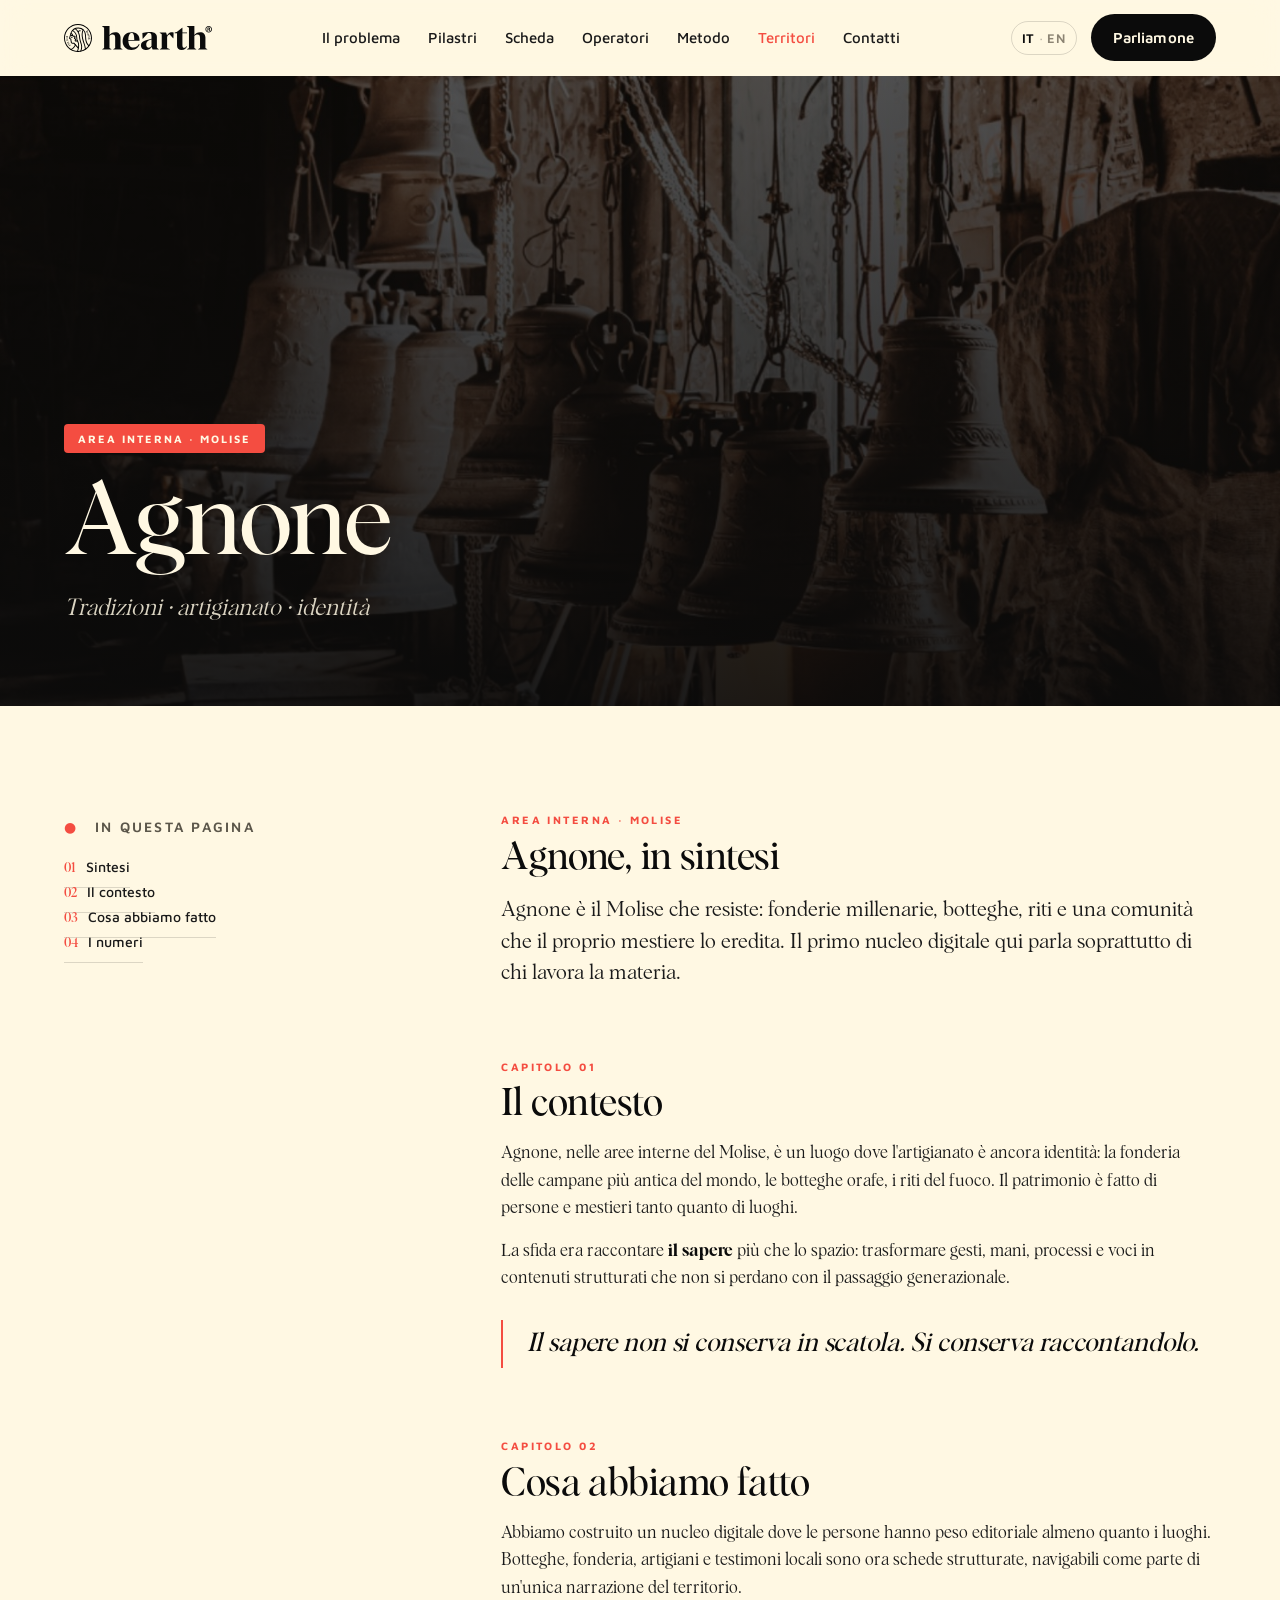
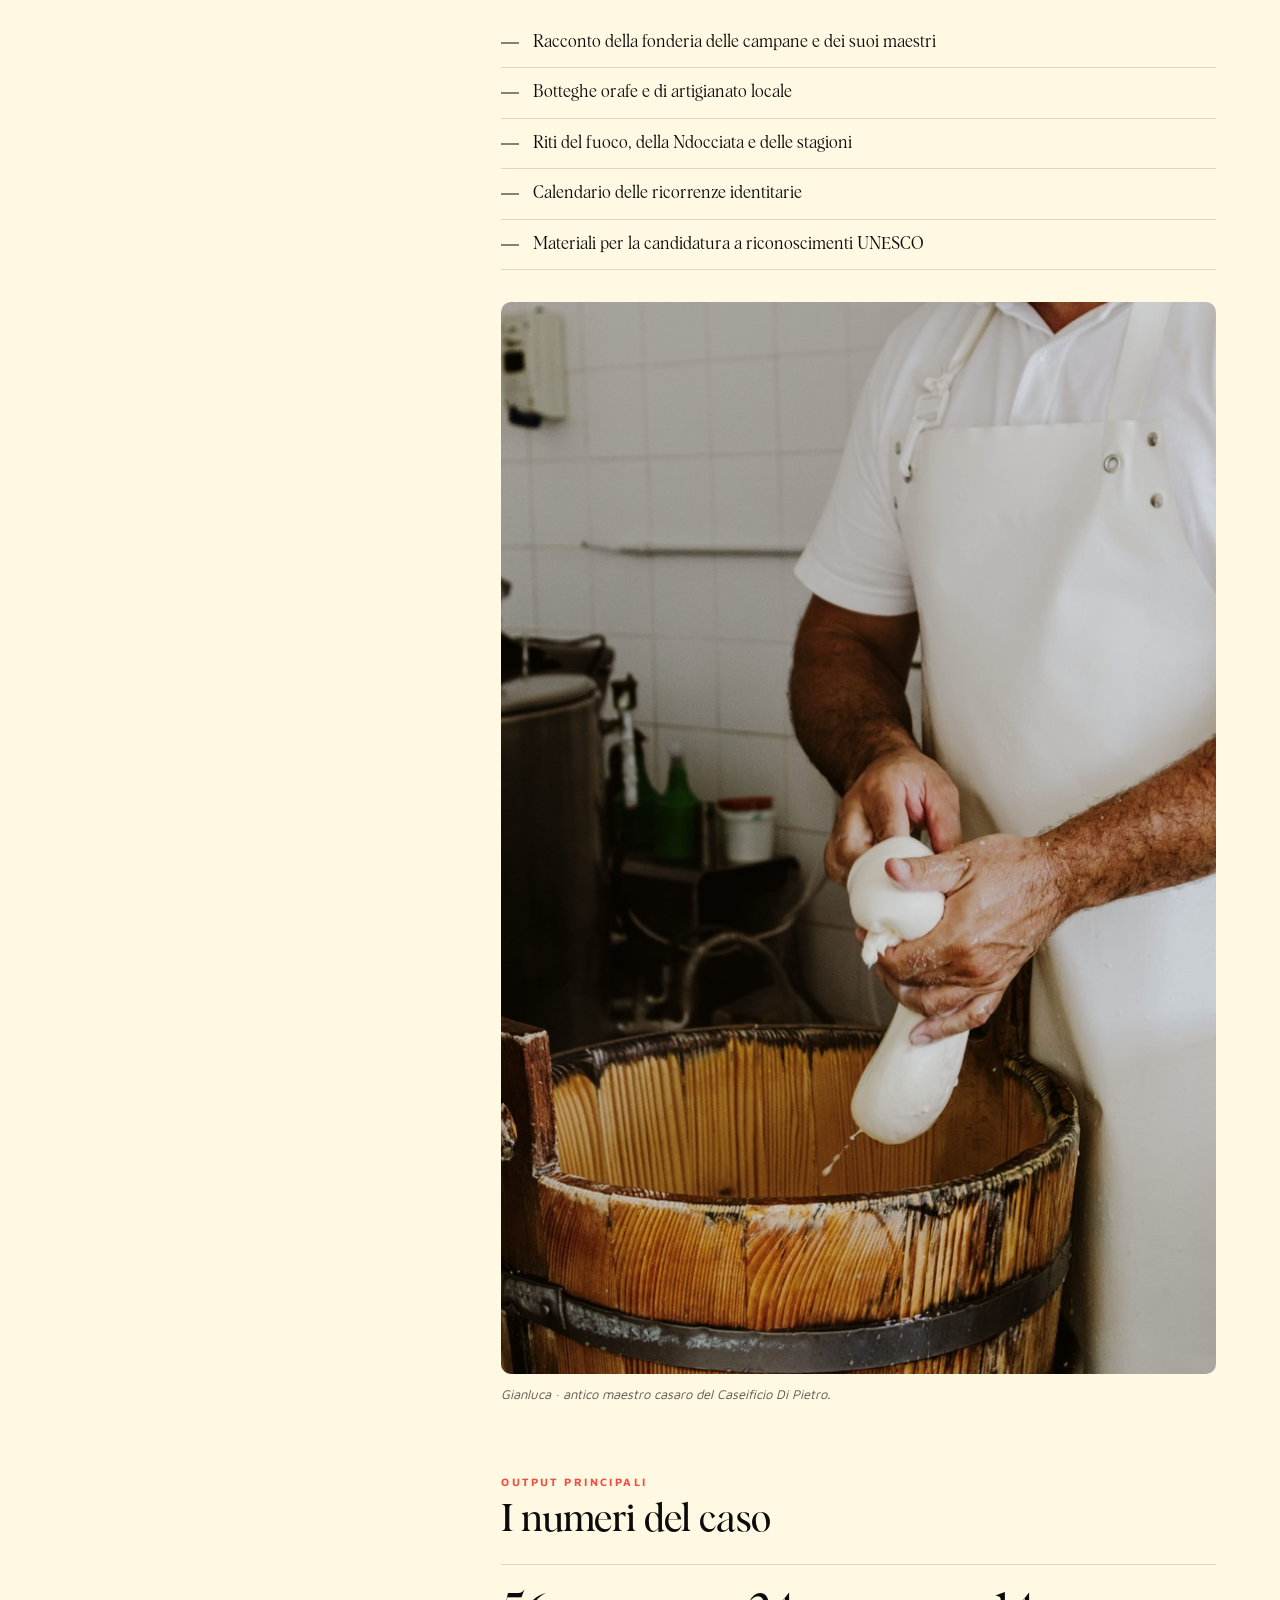
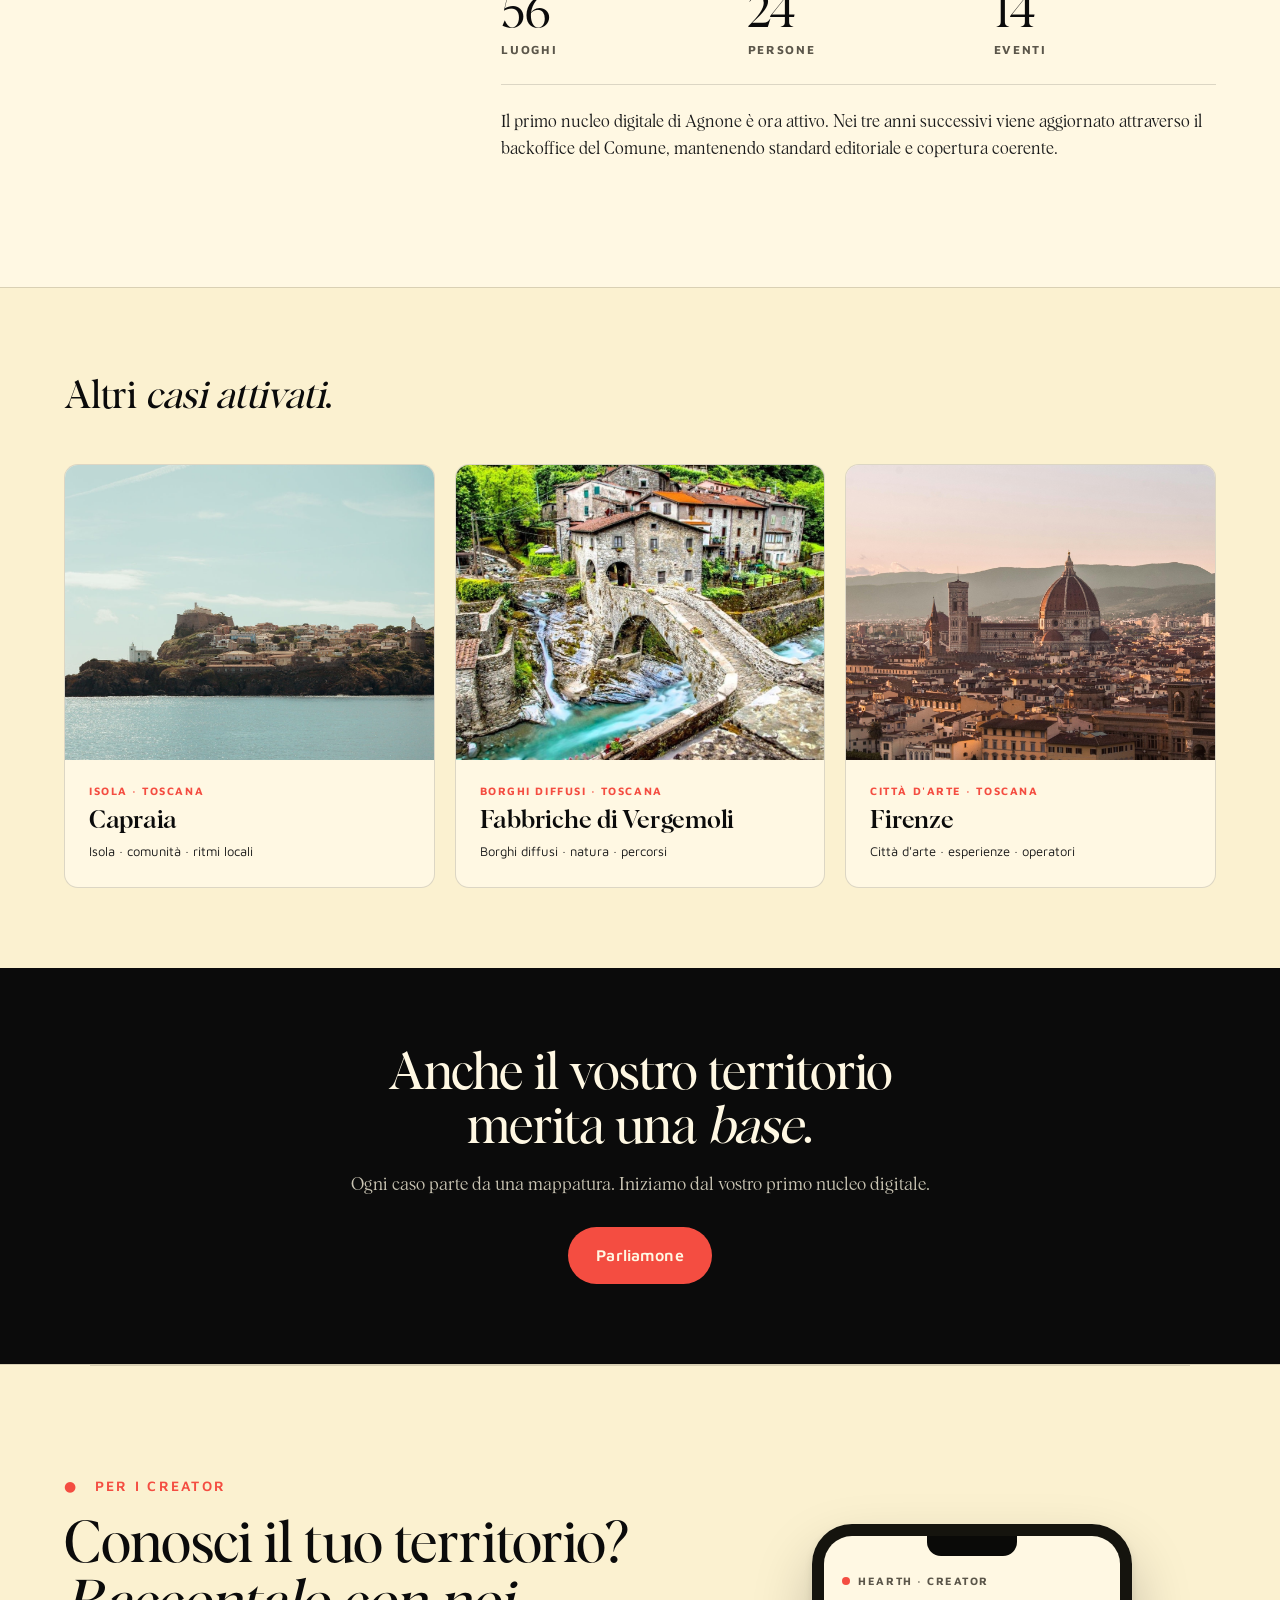
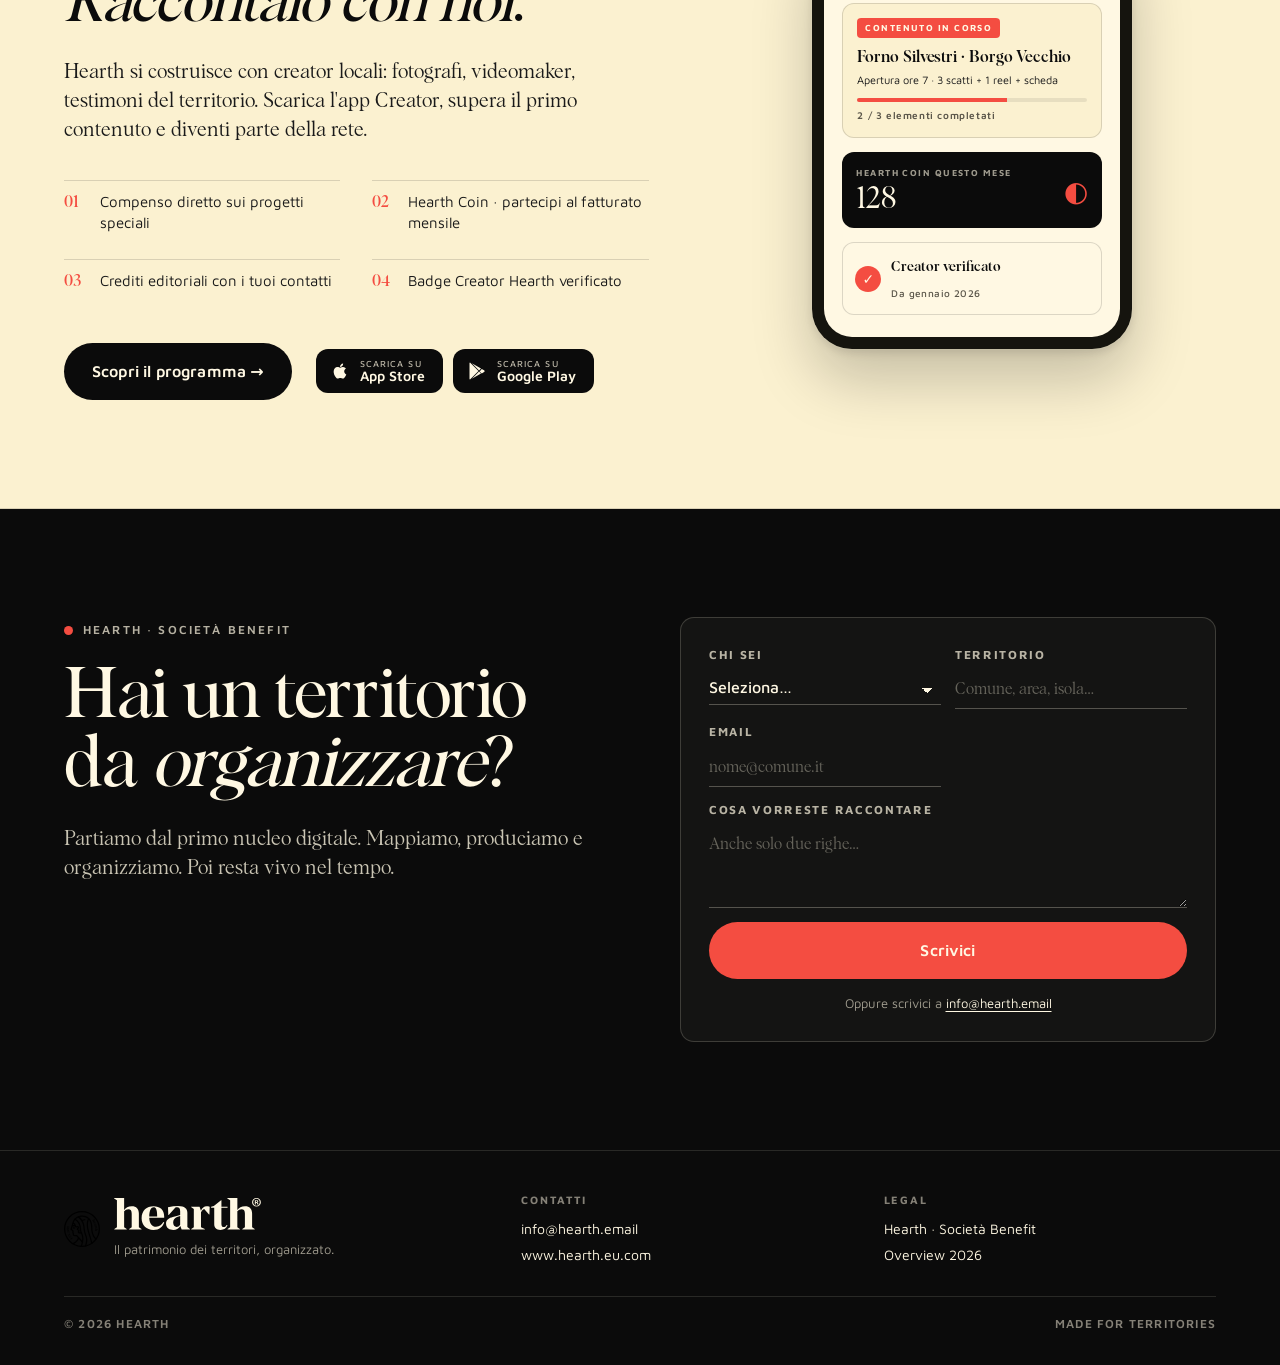
==== commit 516466bc: "WIP -  edit" ====
--- a/caso-agnone.html
+++ b/caso-agnone.html
@@ -9,8 +9,8 @@
 <meta property="og:type" content="article" />
 <meta property="og:title" content="Agnone — Caso Hearth" />
 <meta property="og:description" content="Hearth costruisce la base digitale di Agnone: l'area interna del Molise dove l'artigianato e le tradizioni — fonderie, botteghe, riti — sono il vero patrimonio." />
-<meta property="og:image" content="assets/fonderia-campane.jpg" />
-<link rel="icon" type="image/svg+xml" href="assets/hearth-icon-circle.svg" />
+<meta property="og:image" content="../assets/fonderia-campane.jpg" />
+<link rel="icon" type="image/svg+xml" href="../assets/hearth-icon-circle.svg" />
 <link rel="preconnect" href="https://fonts.googleapis.com" />
 <link rel="preconnect" href="https://fonts.gstatic.com" crossorigin />
 <link href="https://fonts.googleapis.com/css2?family=Maven+Pro:wght@400;500;600;700;800&display=swap" rel="stylesheet" />
@@ -22,7 +22,7 @@
 <a class="skip-link" href="#main">Salta al contenuto</a>
 
 <header class="nav" id="nav">
-  <a class="nav-brand" href="index.html"><img src="assets/hearth-icon-circle.svg" alt="" /><span class="nav-word-img" role="img" aria-label="Hearth"></span></a>
+  <a class="nav-brand" href="index.html"><img src="../assets/hearth-icon-circle.svg" alt="" /><span class="nav-word-img" role="img" aria-label="Hearth"></span></a>
   <nav class="nav-links" id="navLinks" aria-label="Navigazione principale">
     <a href="index.html#problema">Il problema</a>
     <a href="index.html#pilastri">Pilastri</a>
@@ -45,7 +45,7 @@
 </header>
 
 <section class="case-hero">
-  <div class="case-hero-img" style="background-image:url('assets/fonderia-campane.jpg'); background-position: center;"></div>
+  <div class="case-hero-img" style="background-image:url('../assets/fonderia-campane.jpg'); background-position: center;"></div>
   <div class="case-hero-tint"></div>
   <div class="case-hero-inner">
     <span class="case-tag">Area interna · Molise</span>
@@ -90,7 +90,7 @@
         <li>Materiali per la candidatura a riconoscimenti UNESCO</li>
         </ul>
         <figure>
-          <img src="assets/gianluca-casaro-agnone.jpg" alt="Agnone — Gianluca, antico maestro casaro del Caseificio Di Pietro, lavora la mozzarella a mano." loading="lazy" />
+          <img src="../assets/gianluca-casaro-agnone.jpg" alt="Agnone — Gianluca, antico maestro casaro del Caseificio Di Pietro, lavora la mozzarella a mano." loading="lazy" />
           <figcaption>Gianluca · antico maestro casaro del Caseificio Di Pietro.</figcaption>
         </figure>
       </section>
@@ -112,7 +112,7 @@
   <h3>Altri <span class="it">casi attivati</span>.</h3>
   <div class="other-grid">
       <a class="other-card" href="caso-capraia.html">
-        <div class="oc-img" style="background-image:url('assets/borgo-drone.jpg'); background-position: center 35%;"></div>
+        <div class="oc-img" style="background-image:url('../assets/borgo-drone.jpg'); background-position: center 35%;"></div>
         <div class="oc-body">
           <span class="oc-tag">Isola · Toscana</span>
           <h4 class="oc-name">Capraia</h4>
@@ -120,7 +120,7 @@
         </div>
       </a>
       <a class="other-card" href="caso-vergemoli.html">
-        <div class="oc-img" style="background-image:url('assets/vergemoli-ponte.jpg'); background-position: center 35%;"></div>
+        <div class="oc-img" style="background-image:url('../assets/vergemoli-ponte.jpg'); background-position: center 35%;"></div>
         <div class="oc-body">
           <span class="oc-tag">Borghi diffusi · Toscana</span>
           <h4 class="oc-name">Fabbriche di Vergemoli</h4>
@@ -128,7 +128,7 @@
         </div>
       </a>
       <a class="other-card" href="caso-firenze.html">
-        <div class="oc-img" style="background-image:url('assets/firenze-duomo.jpg'); background-position: center 35%;"></div>
+        <div class="oc-img" style="background-image:url('../assets/firenze-duomo.jpg'); background-position: center 35%;"></div>
         <div class="oc-body">
           <span class="oc-tag">Città d'arte · Toscana</span>
           <h4 class="oc-name">Firenze</h4>
@@ -258,7 +258,7 @@
 <footer class="footer">
   <div class="foot-grid">
     <div class="foot-brand">
-      <img src="assets/hearth-icon-circle.svg" alt="" />
+      <img src="../assets/hearth-icon-circle.svg" alt="" />
       <div>
         <div class="foot-word-img" role="img" aria-label="Hearth"></div>
         <div class="foot-sub">Il patrimonio dei territori, organizzato.</div>
--- a/landing.css
+++ b/landing.css
@@ -154,8 +154,8 @@
   display: inline-block;
   width: 110px; height: 24px;
   background-color: var(--ink);
-  -webkit-mask: url("assets/hearth-wordmark.svg") left center / contain no-repeat;
-          mask: url("assets/hearth-wordmark.svg") left center / contain no-repeat;
+  -webkit-mask: url("../assets/hearth-wordmark.svg") left center / contain no-repeat;
+          mask: url("../assets/hearth-wordmark.svg") left center / contain no-repeat;
 }
 .nav-links {
   display: flex; gap: 28px;
@@ -1024,8 +1024,8 @@
   display: inline-block;
   width: 150px; height: 32px;
   background-color: var(--cream);
-  -webkit-mask: url("assets/hearth-wordmark.svg") left center / contain no-repeat;
-          mask: url("assets/hearth-wordmark.svg") left center / contain no-repeat;
+  -webkit-mask: url("../assets/hearth-wordmark.svg") left center / contain no-repeat;
+          mask: url("../assets/hearth-wordmark.svg") left center / contain no-repeat;
 }
 .foot-sub { font-size: 13px; color: rgba(255,248,227,.6); margin-top: 2px; }
 .foot-cols {
@@ -1586,3 +1586,367 @@
   transition: background .2s ease, transform .15s ease;
 }
 .md-link:hover { background: var(--hearth-red); transform: translateY(-1px); }
+
+
+/* ============================================================
+   MOBILE POLISH — comprehensive < 768px / < 480px
+   Tighter type scale, horizontal rails for grids, snug padding.
+   ============================================================ */
+
+/* Reusable horizontal-rail primitive (mobile only — see media queries below) */
+.h-rail {
+  display: flex;
+  gap: 12px;
+  overflow-x: auto;
+  scroll-snap-type: x mandatory;
+  -webkit-overflow-scrolling: touch;
+  scrollbar-width: none;
+  padding-bottom: 4px;
+}
+.h-rail::-webkit-scrollbar { display: none; }
+.h-rail > * {
+  scroll-snap-align: start;
+  flex: 0 0 auto;
+}
+
+@media (max-width: 768px) {
+  :root {
+    --pad: 18px;
+    --section-py: 56px;
+    --t-h2: clamp(26px, 7vw, 36px);
+    --t-h3: 19px;
+    --t-lead: 15px;
+    --t-body: 15px;
+    --t-eyebrow: 11px;
+  }
+
+  /* NAV */
+  .nav { padding: 10px var(--pad); gap: 10px; }
+  .nav-actions { gap: 8px; }
+  .lang-toggle { padding: 4px 8px; font-size: 11px; }
+  .nav-burger { width: 34px; height: 34px; }
+  .nav-brand img { width: 24px; height: 24px; }
+  .nav-word-img { width: 86px; height: 18px; }
+
+  /* Section frame */
+  .section { padding: var(--section-py) var(--pad); }
+  .eyebrow { font-size: 11px; margin-bottom: 16px; letter-spacing: 0.14em; }
+  .h-display { font-size: clamp(28px, 8vw, 40px); line-height: 1.05; }
+  .h-display.sm { font-size: clamp(24px, 7vw, 34px); line-height: 1.08; }
+  .lead { font-size: 15px; line-height: 1.5; margin-top: 16px; }
+
+  /* HERO — declutter, hide all scraps, smaller padding */
+  .hero {
+    min-height: auto;
+    padding: 40px var(--pad) 48px;
+  }
+  .hero-mark { margin-bottom: 18px; font-size: 10px; letter-spacing: 0.14em; }
+  .hero-title {
+    font-size: clamp(32px, 9vw, 44px);
+    line-height: 1.02;
+    margin: 0 0 18px;
+    letter-spacing: -0.02em;
+  }
+  .hero-lead {
+    font-size: 15px; line-height: 1.5;
+    margin: 0 0 22px;
+  }
+  .hero-cta {
+    flex-direction: column; align-items: stretch;
+    gap: 8px; margin-bottom: 20px;
+  }
+  .hero-cta .btn-primary.lg, .hero-cta .btn-ghost.lg {
+    width: 100%; padding: 13px 18px; font-size: 14px;
+  }
+  .hero-meta { font-size: 10px; gap: 8px; flex-wrap: wrap; letter-spacing: 0.1em; }
+  .hero-scroll { display: none; }
+  /* Scraps off on mobile — they crowd the title */
+  .hero-scraps { display: none !important; }
+
+  /* PROBLEMA — shorter scrub, taller frame for mobile */
+  .problema .h-display { font-size: clamp(24px, 7vw, 34px); line-height: 1.08; }
+  .problema .lead { font-size: 15px; margin-top: 14px; }
+  .scrub-stage { margin-top: 28px; height: 180vh; }
+  .scrub-track { top: 12vh; height: 72vh; }
+  .scrub-frame { aspect-ratio: 3/4; width: 100%; }
+  .chaos-grid .item {
+    font-size: 9px; letter-spacing: 0.06em;
+    padding: 6px;
+  }
+  .chaos-grid .item .lab {
+    padding: 2px 5px; font-size: 9px;
+  }
+  .scrub-caption {
+    font-size: 9px; letter-spacing: 0.12em;
+    padding: 6px 12px; gap: 8px;
+    bottom: 12px;
+  }
+  .scrub-caption .cap-arrow { width: 14px; }
+
+  /* PILASTRI — horizontal scroll rail */
+  .pillar-grid {
+    display: flex;
+    grid-template-columns: none;
+    gap: 12px;
+    margin-top: 24px;
+    overflow-x: auto;
+    scroll-snap-type: x mandatory;
+    -webkit-overflow-scrolling: touch;
+    scrollbar-width: none;
+    padding: 4px var(--pad) 4px var(--pad);
+    margin-left: calc(-1 * var(--pad));
+    margin-right: calc(-1 * var(--pad));
+  }
+  .pillar-grid::-webkit-scrollbar { display: none; }
+  .pillar {
+    flex: 0 0 78%;
+    scroll-snap-align: start;
+    max-width: 280px;
+  }
+  .pillar-img { aspect-ratio: 4/3; }
+  .pillar-body { padding: 16px 16px 18px; }
+  .pillar-num { font-size: 11px; margin-bottom: 6px; }
+  .pillar-ttl { font-size: 19px; margin-bottom: 6px; }
+  .pillar p { font-size: 13.5px; line-height: 1.45; }
+
+  /* SCHEDA — phone shrink + outputs as horizontal rail */
+  .scheda-stage {
+    grid-template-columns: 1fr;
+    gap: 28px; margin-top: 28px;
+  }
+  .phone-frame {
+    width: 280px; height: 560px;
+    transform: none;
+    padding: 11px;
+    border-radius: 38px;
+  }
+  .phone-notch { width: 90px; height: 18px; }
+  .phone-screen { border-radius: 28px; }
+  .ph-hero { height: 160px; margin: 0 10px; }
+  .ph-name { font-size: 18px; }
+  .ph-body { font-size: 12.5px; padding: 8px 14px 10px; line-height: 1.45; }
+  .ph-meta-row { padding: 10px 14px 4px; gap: 4px; }
+  .ph-meta-row .chip { font-size: 10px; padding: 3px 7px; }
+  .ph-actions { padding: 0 14px 10px; }
+  .ph-actions .ph-btn { font-size: 11px; padding: 7px 10px; }
+  .ph-foot { padding: 10px 14px 14px; }
+  .ph-foot .lab { font-size: 9px; }
+  .ph-foot-tags span { font-size: 10px; padding: 3px 6px; }
+
+  .outputs {
+    display: flex;
+    gap: 12px;
+    overflow-x: auto;
+    scroll-snap-type: x mandatory;
+    -webkit-overflow-scrolling: touch;
+    scrollbar-width: none;
+    padding: 4px var(--pad);
+    margin-left: calc(-1 * var(--pad));
+    margin-right: calc(-1 * var(--pad));
+  }
+  .outputs::-webkit-scrollbar { display: none; }
+  .op {
+    flex: 0 0 78%;
+    max-width: 280px;
+    scroll-snap-align: start;
+    grid-template-columns: 64px 1fr;
+    gap: 14px; padding: 14px;
+  }
+  .op .lab { font-size: 10px; }
+  .op .ttl { font-size: 16px; line-height: 1.2; }
+  .op .meta { font-size: 12px; margin-top: 4px; }
+  .qr-mini, .guide-mini, .app-mini { width: 64px; height: 64px; }
+
+  /* OPERATORI — horizontal scroll rail */
+  .op-grid {
+    display: flex;
+    grid-template-columns: none;
+    gap: 12px;
+    margin-top: 24px;
+    overflow-x: auto;
+    scroll-snap-type: x mandatory;
+    -webkit-overflow-scrolling: touch;
+    scrollbar-width: none;
+    padding: 4px var(--pad);
+    margin-left: calc(-1 * var(--pad));
+    margin-right: calc(-1 * var(--pad));
+  }
+  .op-grid::-webkit-scrollbar { display: none; }
+  .op-grid > .op-card {
+    flex: 0 0 80%;
+    max-width: 300px;
+    scroll-snap-align: start;
+    grid-column: auto !important;
+  }
+  .op-card .op-img { aspect-ratio: 5/4; }
+  .op-pin { font-size: 9px; padding: 4px 8px; }
+  .op-cap { font-size: 11px; }
+  .op-body { padding: 16px 16px 18px; gap: 6px; }
+  .op-ttl { font-size: 18px; line-height: 1.18; }
+  .op-quote { font-size: 13.5px; padding-left: 10px; line-height: 1.35; }
+  .op-meta { font-size: 12px; }
+  .op-tag { font-size: 10px; padding-top: 10px; }
+
+  /* TRUST */
+  .trust { padding: 32px var(--pad); }
+  .trust-band { gap: 16px; }
+  .trust-marks { gap: 14px 22px; }
+  .trust-mark .tm-name { font-size: 16px; }
+  .trust-mark .tm-sub { font-size: 9px; letter-spacing: 0.1em; }
+  .trust-foot { font-size: 12px; }
+  .trust-lab { font-size: 10px; letter-spacing: 0.18em; }
+
+  /* METODO timeline */
+  .timeline { margin-top: 32px; }
+  .timeline::before { left: 14px; top: 8px; }
+  .timeline .step { padding: 0 0 28px 44px; }
+  .timeline .step::before { left: 6px; top: 4px; width: 13px; height: 13px; border-width: 1.5px; }
+  .timeline .step-ttl { font-size: 20px; line-height: 1.12; margin: 4px 0 6px; }
+  .timeline .step p { font-size: 14px; line-height: 1.45; }
+  .timeline .step-num { font-size: 10px; }
+
+  /* TERRITORI map */
+  .map-stage { gap: 16px; margin-top: 28px; }
+  .map-canvas { min-height: 280px; padding: 12px; }
+  .map-frame { max-width: 200px; }
+  .map-pin .pin-label {
+    font-size: 9px; padding: 2px 6px; letter-spacing: 0.04em;
+  }
+  .map-pin .pin-dot {
+    width: 12px; height: 12px;
+    box-shadow: 0 0 0 3px var(--cream), 0 2px 5px rgba(11,11,11,.2);
+  }
+  .map-detail { padding: 16px; gap: 10px; }
+  .md-img { aspect-ratio: 16/9; }
+  .md-tag { font-size: 10px; }
+  .md-name { font-size: 26px; }
+  .md-type { font-size: 12.5px; }
+  .md-out { font-size: 13px; padding-top: 10px; }
+  .md-out .lab { font-size: 9px; }
+  .md-stats { gap: 6px; padding-top: 12px; }
+  .md-stats .k { font-size: 22px; }
+  .md-stats .v { font-size: 9px; letter-spacing: 0.1em; }
+  .md-link { font-size: 12px; padding: 8px 12px; }
+
+  /* MODELLO */
+  .model-grid { gap: 12px; margin-top: 32px; }
+  .model-card { padding: 22px 18px; gap: 8px; }
+  .m-num { font-size: 38px; }
+  .m-tag { font-size: 10px; }
+  .m-ttl { font-size: 21px; line-height: 1.12; }
+  .model-card p { font-size: 13.5px; line-height: 1.5; }
+  .m-foot { font-size: 11px; padding-top: 10px; }
+  .model-foot { font-size: 13px; margin-top: 20px; padding: 0 8px; }
+
+  /* IMPATTO — horizontal scroll rail */
+  .impact-grid {
+    display: flex;
+    grid-template-columns: none;
+    gap: 12px;
+    margin-top: 32px;
+    overflow-x: auto;
+    scroll-snap-type: x mandatory;
+    -webkit-overflow-scrolling: touch;
+    scrollbar-width: none;
+    padding: 4px var(--pad);
+    margin-left: calc(-1 * var(--pad));
+    margin-right: calc(-1 * var(--pad));
+  }
+  .impact-grid::-webkit-scrollbar { display: none; }
+  .impact-grid > .impact {
+    flex: 0 0 74%;
+    max-width: 260px;
+    scroll-snap-align: start;
+    padding: 18px;
+  }
+  .impact h3 { font-size: 17px; line-height: 1.2; }
+  .impact p { font-size: 13px; line-height: 1.45; }
+  .i-num { font-size: 24px; }
+
+  /* CREATOR GANCIO */
+  .creator-gancio { padding: 48px var(--pad); }
+  .cg-inner { gap: 32px; }
+  .cg-title { font-size: clamp(26px, 7.5vw, 38px); line-height: 1.06; margin-bottom: 16px; }
+  .cg-lead { font-size: 14.5px; margin: 0 0 22px; line-height: 1.5; }
+  .cg-benefits { gap: 0; margin-bottom: 24px; grid-template-columns: 1fr; }
+  .cg-b { font-size: 13.5px; padding: 10px 0; gap: 12px; }
+  .cg-b-n { font-size: 14px; }
+  .cg-cta { gap: 14px; flex-direction: column; align-items: stretch; }
+  .cg-cta .btn-primary.lg { width: 100%; padding: 13px 18px; font-size: 14px; }
+  .cg-stores { width: 100%; gap: 8px; }
+  .cg-store { flex: 1; padding: 9px 12px 9px 10px; }
+  .cg-store strong { font-size: 12.5px; }
+  .cg-store small { font-size: 8px; }
+  .cg-phone { width: 260px; }
+  .cg-phone-screen { padding: 28px 12px 16px; gap: 10px; }
+  .cg-task h4 { font-size: 14px; }
+  .cg-task p { font-size: 10.5px; }
+  .cg-coins-n { font-size: 24px; }
+  .cg-coins-lab { font-size: 8px; }
+  .cg-badge strong { font-size: 13px; }
+  .cg-badge small { font-size: 9.5px; }
+
+  /* CONTATTI */
+  .contatti { padding: 48px var(--pad); }
+  .contatti-grid { gap: 28px; }
+  .closing-title { font-size: clamp(28px, 8vw, 44px); line-height: 1.02; }
+  .contatti .lead { font-size: 15px; }
+  .contatti-form { padding: 18px 16px; gap: 12px; grid-template-columns: 1fr; }
+  .contatti-form label { font-size: 10px; }
+  .contatti-form input,
+  .contatti-form select,
+  .contatti-form textarea { font-size: 14.5px; }
+  .form-note { font-size: 12px; }
+
+  /* FOOTER */
+  .footer { padding: 28px var(--pad) 20px; }
+  .foot-grid { gap: 20px; grid-template-columns: 1fr; }
+  .foot-cols { gap: 18px; }
+  .foot-brand img { width: 28px; height: 28px; }
+  .foot-word-img { width: 100px; height: 22px; }
+  .foot-sub { font-size: 12px; }
+  .foot-h { font-size: 10px; }
+  .foot-cols > div, .foot-cols a { font-size: 13px; }
+  .foot-bottom {
+    flex-direction: column; gap: 6px;
+    align-items: flex-start;
+    padding-top: 14px; margin-top: 20px;
+    font-size: 10px;
+  }
+}
+
+/* Phone narrow — iPhone SE and below */
+@media (max-width: 420px) {
+  .hero-title { font-size: clamp(28px, 8.5vw, 38px); }
+
+  .pillar { flex-basis: 82%; }
+  .op-grid > .op-card { flex-basis: 84%; }
+  .impact-grid > .impact { flex-basis: 78%; }
+  .outputs > .op { flex-basis: 84%; }
+
+  .phone-frame { width: 264px; height: 528px; }
+  .ph-hero { height: 150px; }
+
+  .map-frame { max-width: 180px; }
+  .map-pin .pin-label { display: none; }
+  .map-pin.active .pin-label {
+    display: inline-block;
+    position: absolute; bottom: -22px; left: 50%;
+    transform: translateX(-50%);
+    background: var(--ink); color: var(--cream); border-color: var(--ink);
+  }
+
+  .cg-phone { width: 240px; }
+  .cg-stores { flex-direction: column; }
+  .cg-store { width: 100%; }
+
+  .foot-cols { grid-template-columns: 1fr; gap: 14px; }
+
+  .trust-marks { gap: 12px 18px; }
+  .trust-band { grid-template-columns: 1fr; }
+}
+
+/* Prevent any horizontal overflow safety net */
+@media (max-width: 768px) {
+  html, body { overflow-x: hidden; max-width: 100vw; }
+}
--- a/pages.css
+++ b/pages.css
@@ -375,3 +375,87 @@
   height: 1px;
   background: var(--hairline, rgba(11,11,11,.12));
 }
+
+
+/* ============================================================
+   MOBILE POLISH — pages (metodo / casi) < 768px / < 480px
+   ============================================================ */
+@media (max-width: 768px) {
+  .page-hero {
+    padding: 100px var(--pad) 56px;
+  }
+  .page-hero .page-mark { font-size: 10px; margin-bottom: 20px; letter-spacing: 0.18em; }
+  .page-hero .page-title { font-size: clamp(34px, 9vw, 56px); margin: 0 0 20px; }
+  .page-hero .page-lead { font-size: 16px; line-height: 1.45; }
+  .page-hero .page-meta {
+    flex-wrap: wrap;
+    gap: 14px;
+    font-size: 11px; letter-spacing: 0.1em;
+    margin-top: 28px; padding-top: 20px;
+  }
+
+  .page-body { padding: 56px var(--pad); }
+  .page-grid { gap: 36px; }
+  .page-aside .eyebrow { font-size: 11px; margin-bottom: 14px; }
+  .page-aside .toc { gap: 8px; }
+  .page-aside .toc a { padding: 7px 10px; font-size: 12px; }
+  .page-aside .toc a .num { margin-right: 6px; font-size: 12px; }
+
+  .page-main section { margin-bottom: 48px; }
+  .page-main h2 {
+    font-size: clamp(24px, 6.5vw, 32px);
+    line-height: 1.1; margin: 0 0 14px;
+  }
+  .page-main h2 .num { font-size: 10px; margin-bottom: 10px; }
+  .page-main p { font-size: 15px; line-height: 1.55; margin: 0 0 14px; }
+  .page-main blockquote {
+    font-size: 19px; line-height: 1.3;
+    padding: 6px 0 6px 18px;
+    margin: 22px 0;
+  }
+  .page-main ul { margin: 12px 0 20px; }
+  .page-main ul li { font-size: 15px; padding: 10px 0 10px 26px; }
+  .page-main ul li::before { width: 14px; }
+  .page-main figure { margin: 24px 0; }
+  .page-main .stat-row {
+    grid-template-columns: 1fr 1fr 1fr;
+    gap: 12px;
+    padding: 18px 0;
+    margin: 18px 0;
+  }
+  .page-main .stat-row .stat .k { font-size: 28px; }
+  .page-main .stat-row .stat .v { font-size: 10px; }
+
+  /* Case hero */
+  .case-hero {
+    padding: 100px var(--pad) 56px;
+    min-height: 56vh;
+  }
+  .case-hero .case-tag { font-size: 10px; padding: 5px 11px; margin-bottom: 18px; }
+  .case-hero .case-name { font-size: clamp(44px, 13vw, 80px); margin: 0 0 12px; }
+  .case-hero .case-type { font-size: 16px; }
+
+  /* Other cases */
+  .other-cases { padding: 56px var(--pad); }
+  .other-cases h3 { font-size: clamp(24px, 6.5vw, 36px); margin: 0 0 28px; }
+  .other-grid { gap: 14px; }
+  .other-card .oc-body { padding: 18px 18px 22px; }
+  .other-card .oc-tag { font-size: 10px; margin-bottom: 6px; }
+  .other-card .oc-name { font-size: 21px; }
+  .other-card .oc-type { font-size: 13px; }
+
+  /* Page CTA */
+  .page-cta { padding: 56px var(--pad); }
+  .page-cta h3 { font-size: clamp(28px, 8vw, 44px); margin: 0 0 14px; }
+  .page-cta p { font-size: 16px; margin: 0 auto 22px; }
+}
+
+@media (max-width: 420px) {
+  .page-hero .page-meta { gap: 10px; font-size: 10px; }
+  .page-hero .page-meta span { white-space: nowrap; }
+
+  .page-main .stat-row { grid-template-columns: 1fr; gap: 14px; }
+  .page-main .stat-row .stat { display: flex; align-items: baseline; gap: 12px; }
+  .page-main .stat-row .stat .k { font-size: 28px; min-width: 56px; }
+  .page-main .stat-row .stat .v { margin-top: 0; }
+}
